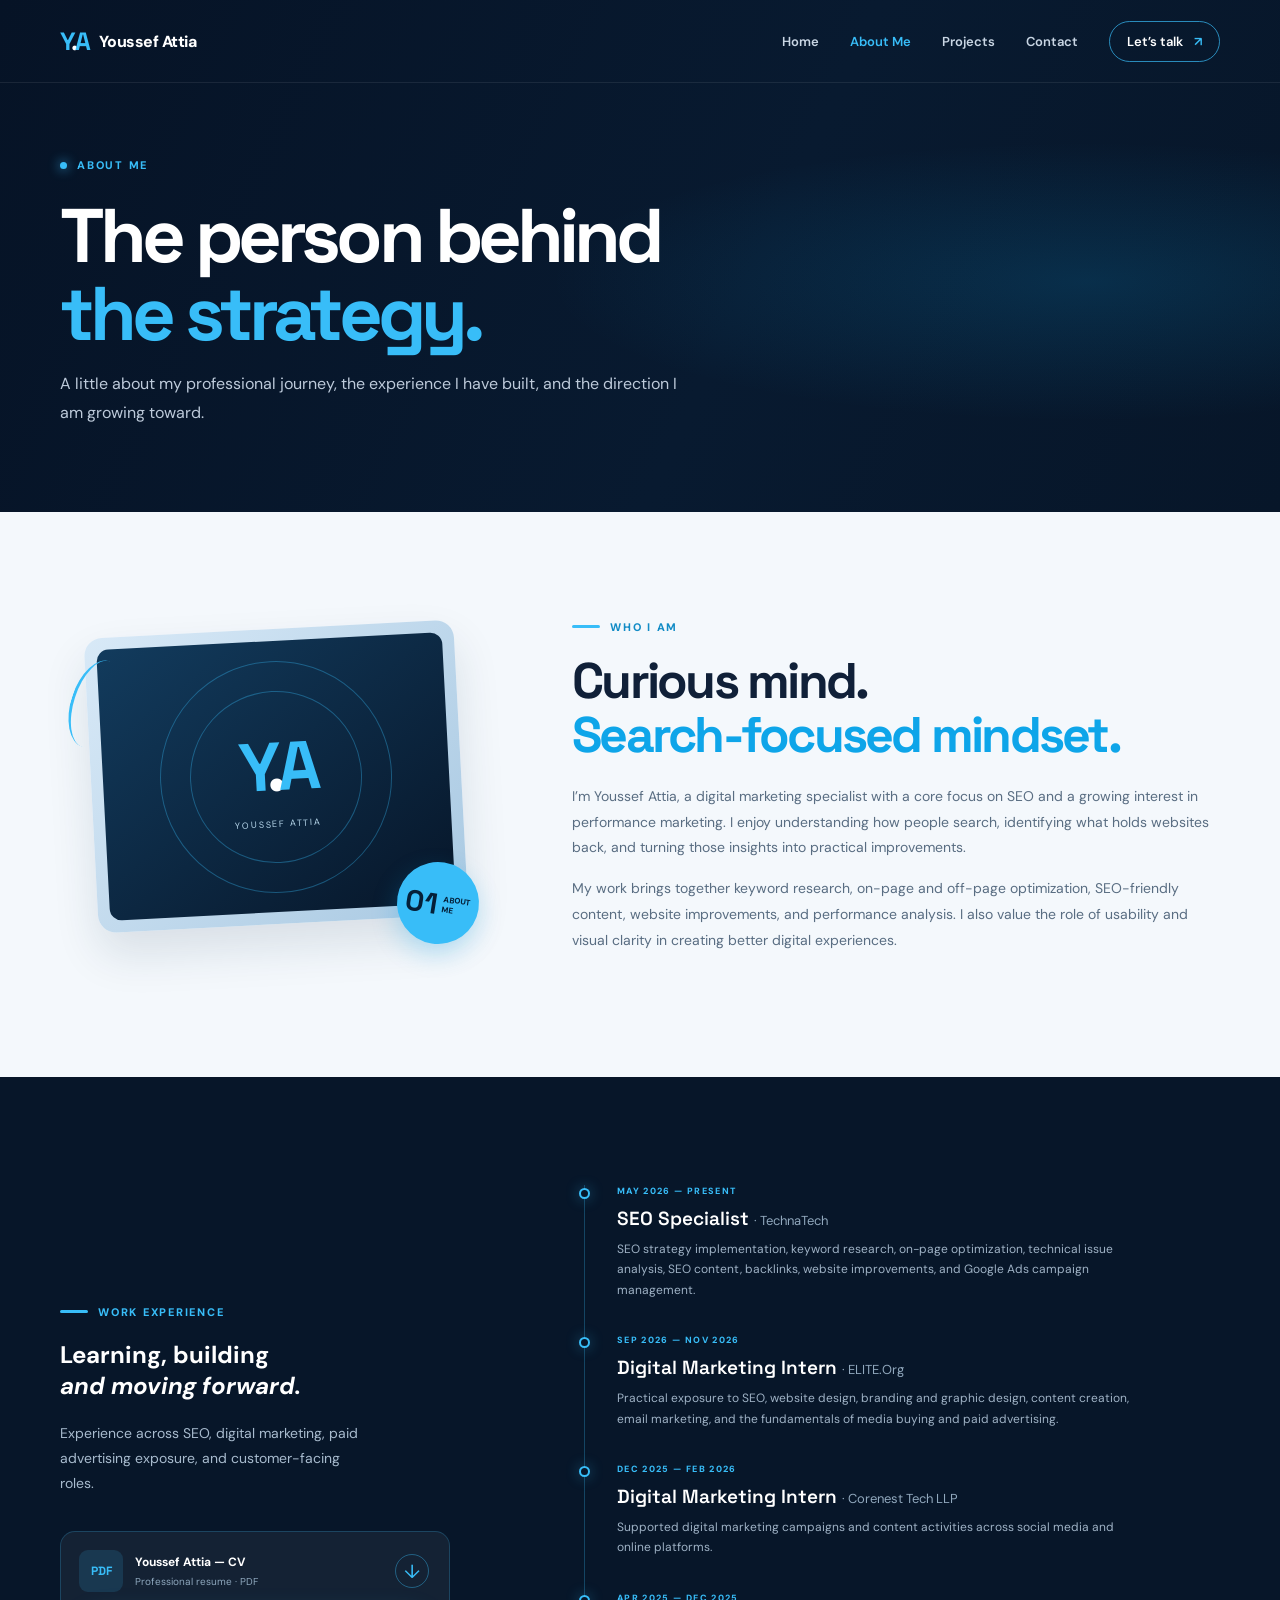
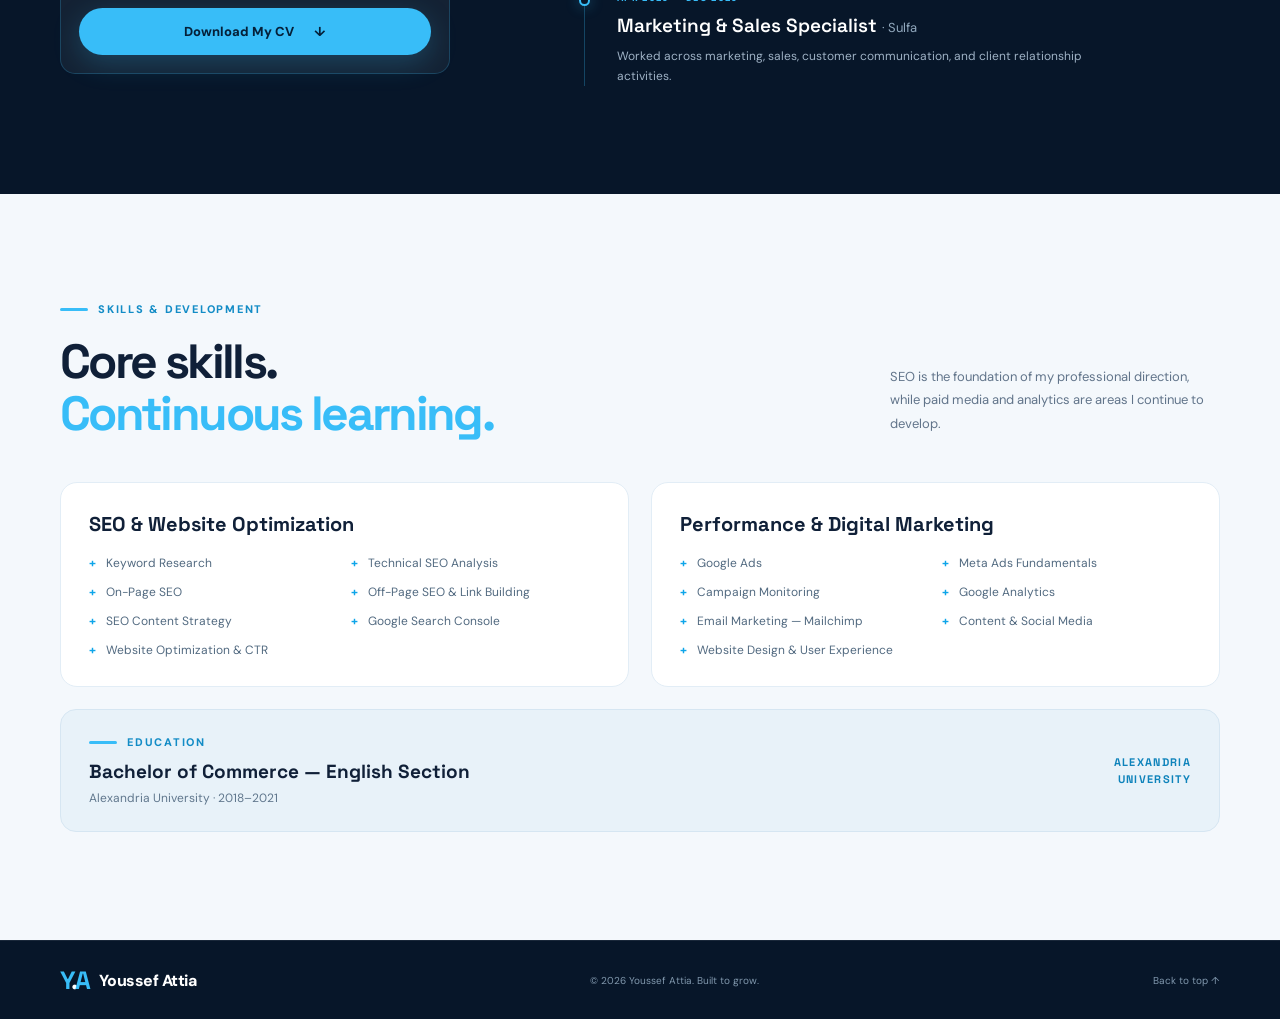
==== about.html @ 0b29b48b "Add files via upload" ====
<!DOCTYPE html><html lang="en"><head><meta charset="UTF-8"><meta name="viewport" content="width=device-width, initial-scale=1.0"><meta name="theme-color" content="#071629"><meta name="description" content="Learn more about Youssef Attia, his SEO experience, professional journey, skills, education, and downloadable CV."><title>About Me | Youssef Attia</title><link rel="preconnect" href="https://fonts.googleapis.com"><link rel="preconnect" href="https://fonts.gstatic.com" crossorigin><link href="https://fonts.googleapis.com/css2?family=DM+Sans:wght@400;500;600;700;800&family=Space+Grotesk:wght@400;500;600;700&display=swap" rel="stylesheet"><link rel="stylesheet" href="style.css"></head><body><div class="scroll-progress" id="scrollProgress"></div><header class="site-header" id="top"><nav class="nav container" aria-label="Main navigation">
<a class="brand" href="index.html"><span class="brand-mark">Y<span>.</span>A</span><span>Youssef Attia</span></a>
<button class="menu-toggle" id="menuToggle" aria-label="Toggle navigation" aria-expanded="false"><span></span><span></span></button>
<div class="nav-links" id="navLinks">
<a  href="index.html">Home</a><a class="active" aria-current="page" href="about.html">About Me</a><a  href="projects.html">Projects</a><a  href="contact.html">Contact</a>
<a class="nav-cta" href="contact.html">Let’s talk <span>↗</span></a>
</div></nav></header><main><section class="page-hero dark-section"><div class="container page-hero-inner"><div class="eyebrow reveal"><span class="status-dot"></span> ABOUT ME</div><h1 class="reveal delay-1">The person behind<br><em>the strategy.</em></h1><p class="reveal delay-2">A little about my professional journey, the experience I have built, and the direction I am growing toward.</p></div></section>
<section class="section-light section-pad"><div class="container about-page-grid"><div class="about-visual reveal"><div class="photo-frame"><div class="photo-placeholder"><span class="placeholder-mark">Y<span>.</span>A</span><small>YOUSSEF ATTIA</small></div></div><div class="about-stamp"><strong>01</strong><span>ABOUT<br>ME</span></div><div class="blue-scribble"></div></div><div class="about-copy reveal"><div class="section-kicker"><span></span> WHO I AM</div><h2>Curious mind.<br><span>Search-focused mindset.</span></h2><p>I’m Youssef Attia, a digital marketing specialist with a core focus on SEO and a growing interest in performance marketing. I enjoy understanding how people search, identifying what holds websites back, and turning those insights into practical improvements.</p><p>My work brings together keyword research, on-page and off-page optimization, SEO-friendly content, website improvements, and performance analysis. I also value the role of usability and visual clarity in creating better digital experiences.</p></div></div></section>
<section class="dark-section section-pad"><div class="container experience-layout"><div class="experience-heading reveal"><div class="section-kicker kicker-light"><span></span> WORK EXPERIENCE</div><h2>Learning, building<br><em>and moving forward.</em></h2><p>Experience across SEO, digital marketing, paid advertising exposure, and customer-facing roles.</p><div class="resume-card"><div class="resume-file-icon">PDF</div><div class="resume-file-copy"><strong>Youssef Attia — CV</strong><small>Professional resume · PDF</small></div><a class="resume-download" href="assets/Youssef-Attia-CV.pdf" download aria-label="Download CV">↓</a><a class="button button-primary resume-button" href="assets/Youssef-Attia-CV.pdf" download>Download My CV <span>↓</span></a></div></div><div class="timeline"><div class="timeline-item reveal"><span class="timeline-dot"></span><div class="timeline-date">MAY 2026 — PRESENT</div><h3>SEO Specialist <span>· TechnaTech</span></h3><p>SEO strategy implementation, keyword research, on-page optimization, technical issue analysis, SEO content, backlinks, website improvements, and Google Ads campaign management.</p></div><div class="timeline-item reveal"><span class="timeline-dot"></span><div class="timeline-date">SEP 2026 — NOV 2026</div><h3>Digital Marketing Intern <span>· ELITE.Org</span></h3><p>Practical exposure to SEO, website design, branding and graphic design, content creation, email marketing, and the fundamentals of media buying and paid advertising.</p></div><div class="timeline-item reveal"><span class="timeline-dot"></span><div class="timeline-date">DEC 2025 — FEB 2026</div><h3>Digital Marketing Intern <span>· Corenest Tech LLP</span></h3><p>Supported digital marketing campaigns and content activities across social media and online platforms.</p></div><div class="timeline-item reveal"><span class="timeline-dot"></span><div class="timeline-date">APR 2025 — DEC 2025</div><h3>Marketing & Sales Specialist <span>· Sulfa</span></h3><p>Worked across marketing, sales, customer communication, and client relationship activities.</p></div></div></div></section>
<section class="section-light section-pad"><div class="container"><div class="section-heading reveal"><div><div class="section-kicker"><span></span> SKILLS & DEVELOPMENT</div><h2>Core skills.<br><span>Continuous learning.</span></h2></div><p>SEO is the foundation of my professional direction, while paid media and analytics are areas I continue to develop.</p></div><div class="skills-columns"><div class="skills-panel reveal"><h3>SEO & Website Optimization</h3><ul><li>Keyword Research</li><li>Technical SEO Analysis</li><li>On-Page SEO</li><li>Off-Page SEO & Link Building</li><li>SEO Content Strategy</li><li>Google Search Console</li><li>Website Optimization & CTR</li></ul></div><div class="skills-panel reveal"><h3>Performance & Digital Marketing</h3><ul><li>Google Ads</li><li>Meta Ads Fundamentals</li><li>Campaign Monitoring</li><li>Google Analytics</li><li>Email Marketing — Mailchimp</li><li>Content & Social Media</li><li>Website Design & User Experience</li></ul></div></div><div class="education-strip reveal"><div><div class="section-kicker"><span></span> EDUCATION</div><h3>Bachelor of Commerce — English Section</h3><p>Alexandria University · 2018–2021</p></div><div class="education-mark">ALEXANDRIA<br>UNIVERSITY</div></div></div></section></main><footer class="footer dark-section"><div class="container footer-inner"><a class="brand" href="index.html"><span class="brand-mark">Y<span>.</span>A</span><span>Youssef Attia</span></a><span>© <span id="year"></span> Youssef Attia. Built to grow.</span><a href="#top" class="back-top">Back to top ↑</a></div></footer><script src="script.js"></script></body></html>
---- style.css ----
/* Youssef Attia Portfolio — Midnight Blue + Electric Blue */
:root{--navy:#071629;--navy-2:#0b2038;--navy-3:#102b49;--blue:#38bdf8;--blue-2:#0ea5e9;--ice:#f4f8fc;--white:#fff;--ink:#102038;--muted:#61738a;--line:rgba(56,189,248,.2);--font:'DM Sans',sans-serif;--display:'Space Grotesk',sans-serif}
*{box-sizing:border-box}html{scroll-behavior:smooth;scroll-padding-top:86px}body{margin:0;font-family:var(--font);color:var(--ink);background:var(--ice);overflow-x:hidden}a{color:inherit;text-decoration:none}.container{width:min(1160px,calc(100% - 48px));margin:auto}.dark-section{background:var(--navy);color:var(--white);position:relative;overflow:hidden}.section-pad{padding:108px 0}.scroll-progress{position:fixed;z-index:1000;top:0;left:0;height:3px;width:0;background:var(--blue);box-shadow:0 0 14px var(--blue)}
.site-header{position:absolute;z-index:20;top:0;left:0;width:100%;border-bottom:1px solid rgba(255,255,255,.08)}.nav{height:82px;display:flex;align-items:center;justify-content:space-between}.brand{display:flex;align-items:center;gap:10px;font-weight:800;letter-spacing:-.03em;color:#fff}.brand-mark{font:700 25px var(--display);color:var(--blue);letter-spacing:-.1em}.brand-mark span{color:#fff}.nav-links{display:flex;align-items:center;gap:31px;color:#c9d6e4;font-size:13px;font-weight:600}.nav-links>a{transition:color .25s}.nav-links>a:hover,.nav-links>a.active{color:var(--blue)}.nav-cta{border:1px solid rgba(56,189,248,.7);border-radius:30px;padding:11px 17px;color:#fff!important}.nav-cta span{color:var(--blue);margin-left:8px}.menu-toggle{display:none;background:none;border:0}
.hero{min-height:690px;padding:155px 0 80px;background:radial-gradient(ellipse at 85% 55%,rgba(14,165,233,.16),transparent 35%),linear-gradient(115deg,#061326 0%,#081a30 58%,#071629 100%)}.hero-grid{display:grid;grid-template-columns:1.05fr .95fr;align-items:center;min-height:450px;position:relative;z-index:2}.hero-copy{max-width:620px}.eyebrow,.section-kicker{font-size:11px;letter-spacing:.16em;font-weight:800;color:var(--blue);display:flex;align-items:center;gap:10px}.status-dot{width:7px;height:7px;background:var(--blue);border-radius:50%;box-shadow:0 0 12px var(--blue)}h1,h2,h3,p{margin-top:0}.hero h1{font:700 clamp(54px,7vw,86px)/.98 var(--display);letter-spacing:-.07em;margin:25px 0 16px}.hero h1 span,.about-copy h2 span,.section-heading h2 span{color:var(--blue)}.hero h2{font:600 clamp(24px,3vw,34px)/1.2 var(--display);margin-bottom:20px}.hero h2 em,.tools h2 em,.experience h2 em,.contact h2 em{font-style:normal;color:var(--blue)}.hero-description{max-width:500px;color:#bdcada;font-size:16px;line-height:1.8}.hero-actions{display:flex;gap:13px;margin:30px 0 36px}.button{display:inline-flex;align-items:center;gap:20px;padding:15px 21px;border-radius:30px;font-size:13px;font-weight:800;transition:transform .25s,box-shadow .25s,background .25s}.button:hover{transform:translateY(-4px)}.button-primary{background:var(--blue);color:#052039;box-shadow:0 8px 28px rgba(56,189,248,.22)}.button-primary:hover{box-shadow:0 12px 32px rgba(56,189,248,.35)}.button-ghost{border:1px solid rgba(255,255,255,.35);color:#fff}.button-ghost:hover{border-color:var(--blue);color:var(--blue)}.hero-note{font-size:11px;color:#8298ae;letter-spacing:.08em;display:flex;align-items:center;gap:10px}.note-line{width:28px;height:1px;background:var(--blue)}
.hero-visual{height:440px;position:relative;display:grid;place-items:center}.visual-ring{position:absolute;border:1px solid rgba(56,189,248,.35);border-radius:50%;animation:rotate 24s linear infinite}.ring-a{width:360px;height:360px;box-shadow:0 0 70px rgba(14,165,233,.12),inset 0 0 60px rgba(14,165,233,.08)}.ring-b{width:280px;height:280px;border-style:dashed;animation-direction:reverse;animation-duration:34s}.visual-core{width:205px;height:205px;border-radius:50%;display:flex;flex-direction:column;justify-content:center;align-items:center;background:radial-gradient(circle at 35% 30%,#164b75,#0a2745 65%,#071629);border:1px solid rgba(56,189,248,.65);box-shadow:0 0 65px rgba(14,165,233,.35),inset 0 0 30px rgba(56,189,248,.15);animation:float 5s ease-in-out infinite}.core-symbol{font:700 62px var(--display);letter-spacing:-.1em;color:var(--blue)}.core-symbol span{color:#fff}.visual-core small{font-size:9px;letter-spacing:.25em;text-align:center;line-height:1.5;color:#b7d8eb;margin-top:5px}.float-card{position:absolute;background:rgba(8,28,49,.9);border:1px solid rgba(56,189,248,.25);border-radius:14px;padding:16px 18px;box-shadow:0 15px 40px rgba(0,0,0,.22);backdrop-filter:blur(10px);animation:float 6s ease-in-out infinite}.traffic-card{top:55px;left:2%;min-width:145px}.data-card{right:0;bottom:68px;min-width:160px;animation-delay:-2s}.mini-label{display:block;color:#8da9c0;font-size:8px;letter-spacing:.15em;margin-bottom:7px}.float-card strong{font:700 26px var(--display);color:#fff}.data-card strong{color:var(--blue);font-size:30px}.data-card small{display:block;color:#b5c7d8;font-size:10px;margin-top:5px}.sparkline{display:flex;align-items:end;gap:4px;height:23px;margin-top:8px}.sparkline i{width:12px;background:var(--blue);border-radius:3px 3px 0 0;opacity:.75}.sparkline i:nth-child(1){height:7px}.sparkline i:nth-child(2){height:12px}.sparkline i:nth-child(3){height:9px}.sparkline i:nth-child(4){height:17px}.sparkline i:nth-child(5){height:13px}.sparkline i:nth-child(6){height:20px}.sparkline i:nth-child(7){height:23px}.visual-caption{position:absolute;bottom:12px;left:10%;right:10%;display:flex;justify-content:space-between;color:#66839e;font-size:10px;letter-spacing:.12em;text-transform:uppercase}.hero-orb{position:absolute;border-radius:50%;filter:blur(1px);pointer-events:none}.orb-one{width:420px;height:420px;border:1px solid rgba(56,189,248,.1);left:-290px;top:120px}.orb-two{width:320px;height:320px;border:1px solid rgba(56,189,248,.1);right:-220px;bottom:-160px}.scroll-cue{position:absolute;bottom:25px;left:50%;transform:translateX(-50%);font-size:10px;letter-spacing:.13em;color:#7892aa;display:flex;align-items:center;gap:10px}.scroll-cue span{height:28px;width:17px;border:1px solid #4e7798;border-radius:20px;position:relative}.scroll-cue span:after{content:"";position:absolute;width:3px;height:6px;border-radius:4px;background:var(--blue);left:6px;top:5px;animation:scrollDot 1.5s infinite}
.section-light{background:var(--ice)}.about-grid{display:grid;grid-template-columns:.85fr 1.2fr .95fr;gap:48px;align-items:center}.about-visual{position:relative;min-height:330px}.photo-frame{height:295px;border-radius:18px;background:linear-gradient(135deg,#d8e9f7,#a9c9e2);padding:12px;transform:rotate(-3deg);box-shadow:0 22px 45px rgba(16,48,78,.12)}.photo-placeholder{height:100%;border-radius:12px;background:linear-gradient(145deg,#123b5d,#071629);display:flex;flex-direction:column;justify-content:center;align-items:center;color:#fff;position:relative;overflow:hidden}.photo-placeholder:before,.photo-placeholder:after{content:"";position:absolute;border:1px solid rgba(56,189,248,.35);border-radius:50%;width:230px;height:230px}.photo-placeholder:after{width:170px;height:170px}.placeholder-mark{font:700 68px var(--display);color:var(--blue);z-index:1;letter-spacing:-.12em}.placeholder-mark span{color:#fff}.photo-placeholder small{z-index:1;text-align:center;font-size:9px;letter-spacing:.2em;color:#b5d5e9;margin-top:8px}.about-stamp{position:absolute;right:-18px;bottom:15px;background:var(--blue);color:#052039;width:82px;height:82px;border-radius:50%;display:flex;align-items:center;justify-content:center;gap:5px;transform:rotate(9deg);box-shadow:0 10px 25px rgba(14,165,233,.25)}.about-stamp strong{font:700 29px var(--display)}.about-stamp span{font-size:8px;font-weight:800;line-height:1.3}.blue-scribble{position:absolute;left:-20px;top:30px;width:50px;height:90px;border-left:3px solid var(--blue);border-radius:50%;transform:rotate(18deg)}.section-kicker{color:#138cc6;margin-bottom:20px}.section-kicker>span{width:28px;height:3px;background:var(--blue);border-radius:4px}.about-copy h2,.section-heading h2{font:700 clamp(34px,4vw,48px)/1.08 var(--display);letter-spacing:-.055em;color:var(--ink);margin-bottom:22px}.about-copy p{font-size:14px;line-height:1.85;color:#596d82;margin-bottom:15px}.text-link{display:inline-flex;gap:18px;align-items:center;color:#087eb8;font-size:13px;font-weight:800;margin-top:8px}.text-link span{font-size:19px;transition:transform .2s}.text-link:hover span{transform:translate(4px,-4px)}.expertise-panel{background:#fff;border:1px solid #e2edf6;border-radius:20px;padding:28px 25px;box-shadow:0 15px 45px rgba(17,50,80,.06)}.panel-icon{font-size:25px;color:var(--blue-2)}.expertise-panel h3{font:700 20px var(--display);margin:12px 0 22px}.expertise-panel ul{list-style:none;padding:0;margin:0;display:grid;gap:17px}.expertise-panel li{font-size:12px;font-weight:600;color:#334b63;display:flex;align-items:center;gap:12px}.expertise-panel li span{color:#0ea5e9;font-size:20px;width:20px;text-align:center}
.tools{background:linear-gradient(110deg,#071629,#0b2038);}.tools-layout{display:grid;grid-template-columns:.8fr 1.5fr;gap:70px;align-items:center}.kicker-light{color:var(--blue)}.tools h2,.experience h2,.contact h2{font:700 clamp(34px,4vw,48px)/1.08 var(--display);letter-spacing:-.055em;margin-bottom:18px}.tools-intro p,.experience-heading p{font-size:14px;line-height:1.8;color:#a8bbce;max-width:310px}.tool-grid{display:grid;grid-template-columns:repeat(3,1fr);gap:14px}.tool-card{min-height:122px;background:rgba(255,255,255,.045);border:1px solid rgba(255,255,255,.07);border-radius:16px;display:flex;flex-direction:column;align-items:center;justify-content:center;gap:13px;transition:transform .25s,border-color .25s,background .25s}.tool-card:hover{transform:translateY(-7px);border-color:rgba(56,189,248,.55);background:rgba(56,189,248,.08)}.tool-card b{font:700 32px var(--display)}.tool-card span{font-size:11px;color:#c7d5e2;font-weight:700}.google-g{color:#55a8f5}.google-ads{color:#41c99a}.semrush{color:#ff7c43}.ahrefs{color:#f2a54a}.wp{color:#78bce8}.meta{color:#43a7f5}
.section-heading{display:flex;justify-content:space-between;align-items:end;gap:40px;margin-bottom:42px}.section-heading h2{margin-bottom:0}.section-heading>p{max-width:330px;color:#61748a;font-size:13px;line-height:1.8;margin-bottom:5px}.project-grid{display:grid;grid-template-columns:repeat(3,1fr);gap:22px}.project-card{background:#fff;border:1px solid #e3edf5;border-radius:16px;overflow:hidden;box-shadow:0 12px 35px rgba(13,43,70,.055);transition:transform .3s,box-shadow .3s}.project-card:hover{transform:translateY(-8px);box-shadow:0 22px 45px rgba(13,43,70,.13)}.project-art{height:205px;position:relative;overflow:hidden;padding:20px;background:linear-gradient(145deg,#0b2947,#071629);color:#fff}.art-topline{font-size:9px;letter-spacing:.14em;color:#b5d4e9;display:flex;justify-content:space-between}.art-topline span{color:var(--blue);font-size:16px}.chart-bars{height:110px;display:flex;align-items:end;justify-content:center;gap:12px;margin-top:12px}.chart-bars i{width:23px;border-radius:5px 5px 0 0;background:linear-gradient(0deg,#087eb8,#38bdf8);height:30%}.chart-bars i:nth-child(2){height:43%}.chart-bars i:nth-child(3){height:38%}.chart-bars i:nth-child(4){height:62%}.chart-bars i:nth-child(5){height:54%}.chart-bars i:nth-child(6){height:78%}.chart-bars i:nth-child(7){height:100%}.art-bottom{position:absolute;bottom:16px;left:20px;font-size:8px;letter-spacing:.17em;color:#7e9bb5}.art-ads{background:radial-gradient(circle at 75% 25%,rgba(56,189,248,.3),transparent 35%),#0a1d33}.ad-window{position:absolute;left:50%;top:48%;transform:translate(-50%,-50%) rotate(-7deg);width:175px;height:115px;background:#f5f9fc;border-radius:10px;padding:18px;box-shadow:0 15px 40px #020b16}.ad-dot{height:8px;width:8px;background:#38bdf8;border-radius:50%;margin-bottom:13px}.ad-line{height:6px;width:65%;background:#b9d1e2;border-radius:5px;margin:8px 0}.ad-line.wide{width:95%;height:9px;background:#234b6d}.ad-button{width:65px;height:17px;background:#0ea5e9;border-radius:5px;margin-top:13px}.ad-orbit{position:absolute;width:220px;height:220px;border:1px solid rgba(56,189,248,.35);border-radius:50%;right:-60px;top:-65px}.art-content{background:radial-gradient(circle at 20% 20%,rgba(56,189,248,.2),transparent 30%),linear-gradient(145deg,#102e4d,#071629)}.content-window{position:absolute;left:50%;top:48%;transform:translate(-50%,-50%);width:220px;height:130px;border-radius:9px;background:#eaf4fb;padding:12px;display:flex;gap:12px;box-shadow:0 15px 35px #020b16}.content-block{width:45%;border-radius:5px;background:linear-gradient(145deg,#0b2947,#38bdf8)}.content-lines{flex:1;padding-top:10px}.content-lines i{display:block;height:6px;background:#b5cbdc;border-radius:5px;margin-bottom:10px}.content-lines i:first-child{height:12px;background:#426987}.project-info{padding:20px;display:flex;justify-content:space-between;gap:12px;align-items:center}.project-info small{font-size:9px;letter-spacing:.14em;color:#0c8bc6;font-weight:800}.project-info h3{font:700 18px var(--display);margin:8px 0}.project-info p{font-size:11px;line-height:1.6;color:#6b7d90;margin:0}.project-arrow{width:34px;height:34px;flex:0 0 34px;border:1px solid #c8dce9;border-radius:50%;display:grid;place-items:center;color:#078bc7;transition:.2s}.project-card:hover .project-arrow{background:var(--blue);border-color:var(--blue);color:#052039;transform:rotate(45deg)}.placeholder-note{font-size:10px;color:#8798a9;margin:20px 0 0}
.experience-layout{display:grid;grid-template-columns:.8fr 1.2fr;gap:100px}.experience-heading{position:sticky;top:120px;align-self:start}.timeline{border-left:1px solid rgba(56,189,248,.28);padding-left:32px}.timeline-item{position:relative;padding:0 0 34px}.timeline-item:last-child{padding-bottom:0}.timeline-dot{position:absolute;left:-38px;top:3px;width:11px;height:11px;border:2px solid var(--blue);background:var(--navy);border-radius:50%;box-shadow:0 0 14px rgba(56,189,248,.4)}.timeline-date{font-size:9px;letter-spacing:.15em;color:var(--blue);font-weight:800;margin-bottom:9px}.timeline-item h3{font:600 19px var(--display);margin-bottom:8px}.timeline-item h3 span{font:400 13px var(--font);color:#91a8bd}.timeline-item p{font-size:12px;line-height:1.7;color:#9fb2c5;max-width:520px;margin:0}
.contact{background:radial-gradient(ellipse at 90% 100%,rgba(14,165,233,.2),transparent 36%),#0a2038;color:#fff;position:relative;overflow:hidden}.contact:before{content:"";position:absolute;width:420px;height:420px;border:1px solid rgba(56,189,248,.14);border-radius:50%;right:-170px;top:-220px}.contact-inner{display:flex;align-items:center;justify-content:space-between;gap:40px;position:relative}.contact h2{font-size:clamp(42px,6vw,68px);margin-bottom:18px}.contact-inner>div:first-child>p{font-size:13px;color:#a8bbce;max-width:400px;line-height:1.8}.contact-actions{display:flex;flex-direction:column;align-items:flex-start;gap:20px}.contact-social{display:flex;gap:10px}.contact-social a{width:38px;height:38px;border:1px solid rgba(56,189,248,.35);border-radius:50%;display:grid;place-items:center;color:#c5d9e9;font-size:13px;font-weight:800;transition:.2s}.contact-social a:hover{background:var(--blue);color:#052039}.contact-actions small{font-size:9px;color:#7892aa;max-width:250px;line-height:1.5}
.footer{padding:23px 0;border-top:1px solid rgba(255,255,255,.08)}.footer-inner{display:flex;align-items:center;justify-content:space-between;gap:20px}.footer-inner>span,.back-top{font-size:10px;color:#8198ad}.back-top:hover{color:var(--blue)}
.reveal{opacity:0;transform:translateY(24px);transition:opacity .75s ease,transform .75s cubic-bezier(.2,.7,.2,1)}.reveal.is-visible{opacity:1;transform:translateY(0)}.delay-1{transition-delay:.12s}.delay-2{transition-delay:.24s}.delay-3{transition-delay:.36s}.delay-4{transition-delay:.48s}
@keyframes float{0%,100%{transform:translateY(0)}50%{transform:translateY(-12px)}}@keyframes rotate{to{transform:rotate(360deg)}}@keyframes scrollDot{0%{opacity:0;transform:translateY(0)}40%{opacity:1}100%{opacity:0;transform:translateY(10px)}}
@media(max-width:980px){.nav-links{gap:17px;font-size:11px}.about-grid{grid-template-columns:.8fr 1.2fr;gap:35px}.expertise-panel{grid-column:1/-1}.expertise-panel ul{grid-template-columns:repeat(2,1fr)}.tools-layout{gap:35px}.experience-layout{gap:55px}}
@media(max-width:720px){.container{width:min(100% - 36px,560px)}.section-pad{padding:76px 0}.nav{height:70px}.menu-toggle{display:flex;flex-direction:column;gap:6px;padding:10px;z-index:3}.menu-toggle span{width:23px;height:2px;background:#fff;display:block}.nav-links{display:none;position:absolute;top:69px;left:0;width:100%;padding:22px 25px 26px;background:#081a30;border-bottom:1px solid rgba(56,189,248,.2);flex-direction:column;align-items:flex-start;gap:20px}.nav-links.open{display:flex}.hero{padding:125px 0 75px;min-height:auto}.hero-grid{grid-template-columns:1fr;gap:5px}.hero h1{font-size:62px}.hero h2{font-size:27px}.hero-description{font-size:14px}.hero-visual{height:330px;margin-top:5px}.ring-a{width:280px;height:280px}.ring-b{width:220px;height:220px}.visual-core{width:165px;height:165px}.traffic-card{left:0;top:28px}.data-card{right:0;bottom:35px}.scroll-cue{display:none}.about-grid{grid-template-columns:1fr;gap:32px}.about-visual{width:min(330px,90%);margin:auto;min-height:300px}.photo-frame{height:270px}.about-copy h2,.section-heading h2,.tools h2,.experience h2{font-size:38px}.expertise-panel{grid-column:auto}.expertise-panel ul{grid-template-columns:1fr}.tools-layout{grid-template-columns:1fr;gap:30px}.tool-grid{grid-template-columns:repeat(2,1fr)}.tool-card{min-height:105px}.section-heading{display:block}.section-heading>p{margin-top:20px}.project-grid{grid-template-columns:1fr;gap:18px}.project-art{height:190px}.experience-layout{grid-template-columns:1fr;gap:35px}.experience-heading{position:static}.contact-inner{display:block}.contact-actions{margin-top:28px}.footer-inner{flex-wrap:wrap}.footer-inner>span{order:3;width:100%}}
@media(prefers-reduced-motion:reduce){html{scroll-behavior:auto}*,*:before,*:after{animation-duration:.01ms!important;animation-iteration-count:1!important;transition-duration:.01ms!important}.reveal{opacity:1;transform:none}}
/* Multi-page portfolio additions */
.nav-links>a.active{color:var(--blue)}
.page-hero{padding:158px 0 84px;background:radial-gradient(ellipse at 85% 55%,rgba(14,165,233,.16),transparent 35%),linear-gradient(115deg,#061326 0%,#081a30 58%,#071629 100%)}
.page-hero-inner{position:relative;z-index:2;max-width:1160px}.page-hero h1{font:700 clamp(48px,7vw,76px)/1.02 var(--display);letter-spacing:-.065em;margin:25px 0 18px}.page-hero h1 em{font-style:normal;color:var(--blue)}.page-hero p{max-width:620px;color:#bdcada;font-size:16px;line-height:1.8;margin-bottom:0}.breadcrumb{display:flex;gap:9px;align-items:center;color:#819bb3;font-size:11px;margin-top:28px}.breadcrumb a{color:var(--blue)}
.focus-grid,.category-grid{display:grid;grid-template-columns:repeat(2,minmax(0,1fr));gap:22px}.focus-card{position:relative;background:#fff;border:1px solid #e2edf6;border-radius:18px;padding:34px;min-height:300px;box-shadow:0 15px 45px rgba(17,50,80,.05);overflow:hidden}.focus-number{position:absolute;right:25px;top:18px;font:700 45px var(--display);color:#edf4f9}.focus-icon{font-size:30px;color:var(--blue-2);margin-bottom:20px}.focus-card h3,.category-card h3,.category-card h2{font:700 24px var(--display);margin-bottom:12px;color:var(--ink)}.focus-card p,.category-card p{font-size:13px;line-height:1.8;color:#61748a;max-width:440px}.category-card{display:block;position:relative;background:#fff;border:1px solid #e2edf6;border-radius:18px;padding:26px;overflow:hidden;box-shadow:0 15px 45px rgba(17,50,80,.05);transition:transform .25s,box-shadow .25s}.category-card:hover{transform:translateY(-6px);box-shadow:0 22px 45px rgba(13,43,70,.12)}.category-index{font-size:9px;letter-spacing:.14em;font-weight:800;color:#0b8bc4}.category-graphic{height:155px;margin:20px 0;background:linear-gradient(145deg,#0b2947,#071629);border-radius:12px;position:relative;overflow:hidden;display:grid;place-items:center}.category-graphic .chart-bars{width:65%;margin:0}.category-graphic .ad-window{left:50%;top:50%}.category-link{display:inline-flex;margin-top:9px;color:#078bc7;font-size:12px;font-weight:800}.center-action{display:flex;justify-content:center;margin-top:36px}.projects-category-grid .category-graphic{height:190px}.portfolio-note,.placeholder-note{font-size:11px;line-height:1.7;color:#7a8b9b;margin-top:24px}
.about-page-grid{display:grid;grid-template-columns:.8fr 1.2fr;gap:80px;align-items:center}.about-page-grid .about-visual{max-width:370px;width:100%;margin:auto}.about-page-grid .about-copy h2,.contact-page-copy h2{font:700 clamp(36px,4vw,50px)/1.08 var(--display);letter-spacing:-.055em;color:var(--ink);margin-bottom:22px}.about-page-grid .about-copy h2 span,.contact-page-copy h2 span{color:var(--blue-2)}.resume-card{margin-top:35px;background:rgba(255,255,255,.055);border:1px solid rgba(56,189,248,.22);border-radius:15px;padding:18px;display:grid;grid-template-columns:44px 1fr 36px;align-items:center;gap:12px;max-width:390px}.resume-file-icon{height:42px;border-radius:9px;background:rgba(56,189,248,.14);display:grid;place-items:center;color:var(--blue);font:800 12px var(--display)}.resume-file-copy{display:flex;flex-direction:column;gap:5px}.resume-file-copy strong{font-size:12px;color:#fff}.resume-file-copy small{font-size:10px;color:#8ea7bd}.resume-download{width:34px;height:34px;border:1px solid rgba(56,189,248,.4);border-radius:50%;display:grid;place-items:center;color:var(--blue);font-size:19px}.resume-button{grid-column:1/-1;justify-content:center;margin-top:4px}.skills-columns{display:grid;grid-template-columns:repeat(2,minmax(0,1fr));gap:22px}.skills-panel{background:#fff;border:1px solid #e2edf6;border-radius:17px;padding:28px}.skills-panel h3{font:700 20px var(--display);margin-bottom:18px}.skills-panel ul{list-style:none;margin:0;padding:0;display:grid;grid-template-columns:repeat(2,minmax(0,1fr));gap:13px}.skills-panel li{font-size:12px;color:#526a80;padding-left:17px;position:relative}.skills-panel li:before{content:'+';position:absolute;left:0;color:#0ea5e9;font-weight:800}.education-strip{margin-top:22px;padding:25px 28px;background:#e8f2f9;border:1px solid #d6e6f2;border-radius:16px;display:flex;justify-content:space-between;align-items:center;gap:20px}.education-strip .section-kicker{margin-bottom:10px}.education-strip h3{font:700 19px var(--display);margin-bottom:6px}.education-strip p{font-size:12px;color:#60778d;margin:0}.education-mark{text-align:right;font:700 11px/1.5 var(--display);letter-spacing:.12em;color:#0e83bb}
.seo-project-grid{display:grid;grid-template-columns:repeat(2,minmax(0,1fr));gap:20px}.seo-project-card{background:#fff;border:1px solid #e2edf6;border-radius:16px;padding:27px;box-shadow:0 12px 35px rgba(13,43,70,.045);transition:transform .25s,box-shadow .25s}.seo-project-card:hover{transform:translateY(-5px);box-shadow:0 20px 42px rgba(13,43,70,.1)}.project-card-top{display:flex;justify-content:space-between;align-items:center;margin-bottom:24px}.project-card-top>span{font:700 27px var(--display);color:#b8d7e9}.project-card-top small{font-size:8px;letter-spacing:.12em;color:#0c8bc6;font-weight:800;text-align:right}.seo-project-card h3{font:700 25px var(--display);margin-bottom:10px}.seo-project-card p{font-size:12px;line-height:1.8;color:#62778b;min-height:66px}.tag-row{display:flex;flex-wrap:wrap;gap:7px;margin:18px 0}.tag-row span{font-size:9px;color:#24617f;background:#eaf5fb;border-radius:20px;padding:7px 10px;font-weight:700}.seo-project-card .text-link{margin-top:6px}.experience-label{font-size:10px;color:#0b88bf;font-weight:800;margin-top:18px;letter-spacing:.04em}.note-panel{display:flex;gap:18px;align-items:flex-start;background:#eaf4fa;border:1px solid #d9eaf4;border-radius:15px;padding:22px;margin-top:25px}.note-panel-icon{font-size:25px;color:#078bc7}.note-panel h3{font:700 16px var(--display);margin-bottom:7px}.note-panel p{font-size:11px;line-height:1.7;color:#61778c;margin:0}.case-study-layout{display:grid;grid-template-columns:.65fr 1.35fr;gap:70px}.case-meta{background:#fff;border:1px solid #e2edf6;border-radius:15px;padding:24px;height:max-content;display:flex;flex-direction:column;gap:12px}.case-meta small{font-size:8px;letter-spacing:.14em;color:#0b8bc4;font-weight:800;margin-top:8px}.case-meta strong{font:600 13px var(--display);color:#1a344d}.case-meta .text-link{margin-top:18px;font-size:11px}.case-block{padding-bottom:25px;margin-bottom:25px;border-bottom:1px solid #dce8f0}.case-block h2{font:700 30px var(--display);margin-bottom:12px}.case-block p,.case-results p{font-size:13px;line-height:1.9;color:#5c7186}.case-results{background:#eaf4fa;border:1px solid #d8e9f3;border-radius:15px;padding:24px}.case-results h3{font:700 20px var(--display);margin-bottom:10px}.case-results p{margin:0}.contact-page-grid{display:grid;grid-template-columns:1fr 1fr;gap:80px;align-items:center}.contact-page-copy p{font-size:14px;line-height:1.85;color:#61748a;max-width:430px;margin-bottom:25px}.contact-details{display:grid;gap:13px}.contact-detail{display:grid;grid-template-columns:46px 1fr 25px;gap:15px;align-items:center;background:#fff;border:1px solid #e2edf6;border-radius:14px;padding:18px;transition:transform .2s,border-color .2s}.contact-detail:hover{transform:translateX(4px);border-color:#9ddcf5}.detail-icon{height:42px;width:42px;display:grid;place-items:center;background:#eaf5fb;border-radius:11px;color:#078bc7;font-weight:800}.contact-detail span:nth-child(2){display:flex;flex-direction:column;gap:5px}.contact-detail small{font-size:8px;letter-spacing:.14em;color:#0c8bc6;font-weight:800}.contact-detail strong{font-size:12px;color:#203b54}.contact-detail>b{color:#0c8bc6}
@media(max-width:980px){.about-page-grid{gap:42px}.case-study-layout{gap:35px}.contact-page-grid{gap:40px}}
@media(max-width:720px){.page-hero{padding:125px 0 70px}.page-hero h1{font-size:46px}.page-hero p{font-size:14px}.focus-grid,.category-grid,.skills-columns,.seo-project-grid,.contact-page-grid,.case-study-layout,.about-page-grid{grid-template-columns:1fr;gap:17px}.focus-card{min-height:0;padding:27px}.category-card{padding:20px}.about-page-grid{gap:35px}.about-page-grid .about-visual{max-width:320px}.skills-panel ul{grid-template-columns:1fr}.education-strip{align-items:flex-start;flex-direction:column}.education-mark{text-align:left}.resume-card{max-width:none}.case-meta{order:2}.case-study-content{order:1}.contact-page-grid{gap:30px}.seo-project-card p{min-height:0}.project-card-top{margin-bottom:17px}}
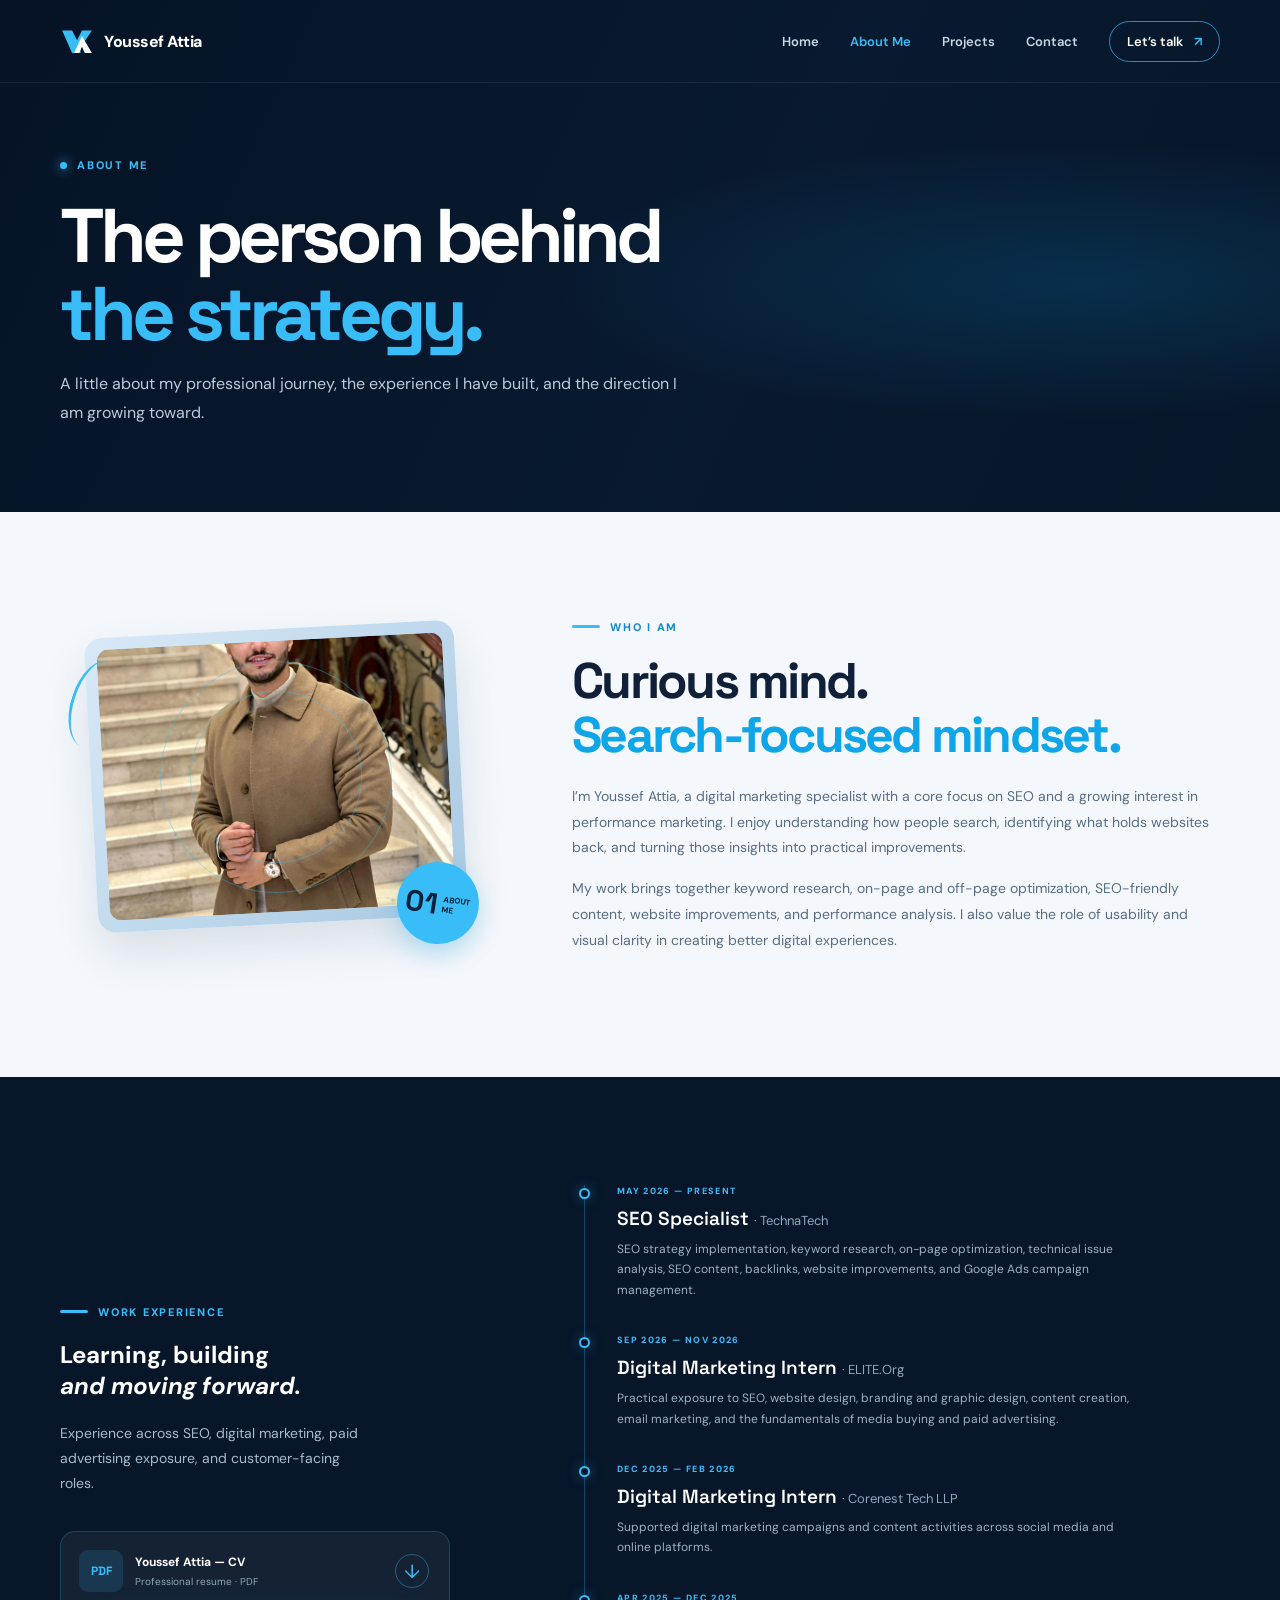
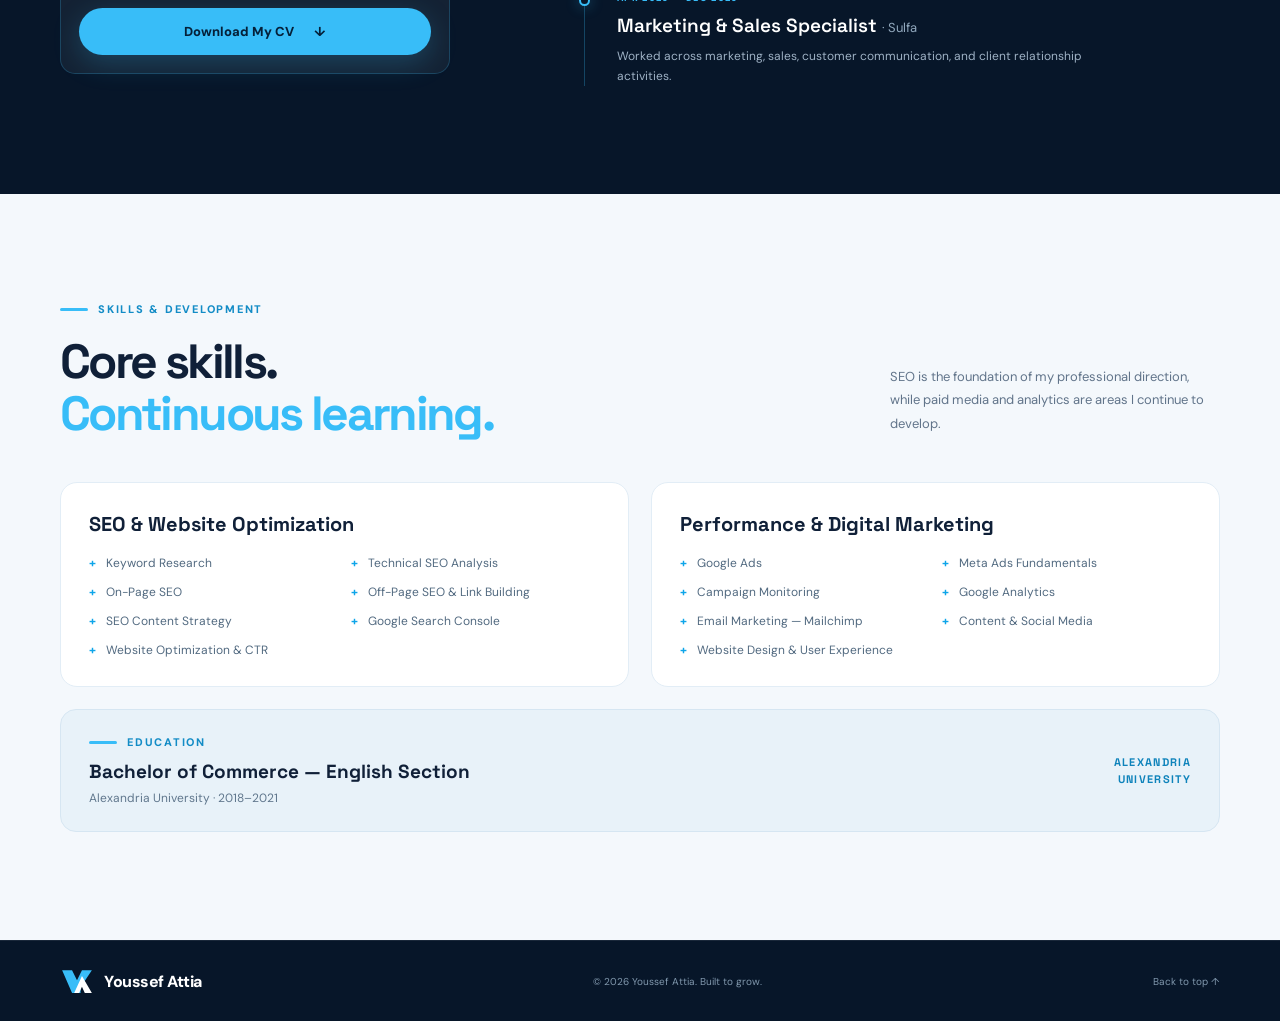
==== commit 56883943: "Update about.html" ====
--- a/about.html
+++ b/about.html
@@ -1,10 +1,320 @@
-<!DOCTYPE html><html lang="en"><head><meta charset="UTF-8"><meta name="viewport" content="width=device-width, initial-scale=1.0"><meta name="theme-color" content="#071629"><meta name="description" content="Learn more about Youssef Attia, his SEO experience, professional journey, skills, education, and downloadable CV."><title>About Me | Youssef Attia</title><link rel="preconnect" href="https://fonts.googleapis.com"><link rel="preconnect" href="https://fonts.gstatic.com" crossorigin><link href="https://fonts.googleapis.com/css2?family=DM+Sans:wght@400;500;600;700;800&family=Space+Grotesk:wght@400;500;600;700&display=swap" rel="stylesheet"><link rel="stylesheet" href="style.css"></head><body><div class="scroll-progress" id="scrollProgress"></div><header class="site-header" id="top"><nav class="nav container" aria-label="Main navigation">
-<a class="brand" href="index.html"><span class="brand-mark">Y<span>.</span>A</span><span>Youssef Attia</span></a>
-<button class="menu-toggle" id="menuToggle" aria-label="Toggle navigation" aria-expanded="false"><span></span><span></span></button>
-<div class="nav-links" id="navLinks">
-<a  href="index.html">Home</a><a class="active" aria-current="page" href="about.html">About Me</a><a  href="projects.html">Projects</a><a  href="contact.html">Contact</a>
-<a class="nav-cta" href="contact.html">Let’s talk <span>↗</span></a>
-</div></nav></header><main><section class="page-hero dark-section"><div class="container page-hero-inner"><div class="eyebrow reveal"><span class="status-dot"></span> ABOUT ME</div><h1 class="reveal delay-1">The person behind<br><em>the strategy.</em></h1><p class="reveal delay-2">A little about my professional journey, the experience I have built, and the direction I am growing toward.</p></div></section>
-<section class="section-light section-pad"><div class="container about-page-grid"><div class="about-visual reveal"><div class="photo-frame"><div class="photo-placeholder"><span class="placeholder-mark">Y<span>.</span>A</span><small>YOUSSEF ATTIA</small></div></div><div class="about-stamp"><strong>01</strong><span>ABOUT<br>ME</span></div><div class="blue-scribble"></div></div><div class="about-copy reveal"><div class="section-kicker"><span></span> WHO I AM</div><h2>Curious mind.<br><span>Search-focused mindset.</span></h2><p>I’m Youssef Attia, a digital marketing specialist with a core focus on SEO and a growing interest in performance marketing. I enjoy understanding how people search, identifying what holds websites back, and turning those insights into practical improvements.</p><p>My work brings together keyword research, on-page and off-page optimization, SEO-friendly content, website improvements, and performance analysis. I also value the role of usability and visual clarity in creating better digital experiences.</p></div></div></section>
-<section class="dark-section section-pad"><div class="container experience-layout"><div class="experience-heading reveal"><div class="section-kicker kicker-light"><span></span> WORK EXPERIENCE</div><h2>Learning, building<br><em>and moving forward.</em></h2><p>Experience across SEO, digital marketing, paid advertising exposure, and customer-facing roles.</p><div class="resume-card"><div class="resume-file-icon">PDF</div><div class="resume-file-copy"><strong>Youssef Attia — CV</strong><small>Professional resume · PDF</small></div><a class="resume-download" href="assets/Youssef-Attia-CV.pdf" download aria-label="Download CV">↓</a><a class="button button-primary resume-button" href="assets/Youssef-Attia-CV.pdf" download>Download My CV <span>↓</span></a></div></div><div class="timeline"><div class="timeline-item reveal"><span class="timeline-dot"></span><div class="timeline-date">MAY 2026 — PRESENT</div><h3>SEO Specialist <span>· TechnaTech</span></h3><p>SEO strategy implementation, keyword research, on-page optimization, technical issue analysis, SEO content, backlinks, website improvements, and Google Ads campaign management.</p></div><div class="timeline-item reveal"><span class="timeline-dot"></span><div class="timeline-date">SEP 2026 — NOV 2026</div><h3>Digital Marketing Intern <span>· ELITE.Org</span></h3><p>Practical exposure to SEO, website design, branding and graphic design, content creation, email marketing, and the fundamentals of media buying and paid advertising.</p></div><div class="timeline-item reveal"><span class="timeline-dot"></span><div class="timeline-date">DEC 2025 — FEB 2026</div><h3>Digital Marketing Intern <span>· Corenest Tech LLP</span></h3><p>Supported digital marketing campaigns and content activities across social media and online platforms.</p></div><div class="timeline-item reveal"><span class="timeline-dot"></span><div class="timeline-date">APR 2025 — DEC 2025</div><h3>Marketing & Sales Specialist <span>· Sulfa</span></h3><p>Worked across marketing, sales, customer communication, and client relationship activities.</p></div></div></div></section>
-<section class="section-light section-pad"><div class="container"><div class="section-heading reveal"><div><div class="section-kicker"><span></span> SKILLS & DEVELOPMENT</div><h2>Core skills.<br><span>Continuous learning.</span></h2></div><p>SEO is the foundation of my professional direction, while paid media and analytics are areas I continue to develop.</p></div><div class="skills-columns"><div class="skills-panel reveal"><h3>SEO & Website Optimization</h3><ul><li>Keyword Research</li><li>Technical SEO Analysis</li><li>On-Page SEO</li><li>Off-Page SEO & Link Building</li><li>SEO Content Strategy</li><li>Google Search Console</li><li>Website Optimization & CTR</li></ul></div><div class="skills-panel reveal"><h3>Performance & Digital Marketing</h3><ul><li>Google Ads</li><li>Meta Ads Fundamentals</li><li>Campaign Monitoring</li><li>Google Analytics</li><li>Email Marketing — Mailchimp</li><li>Content & Social Media</li><li>Website Design & User Experience</li></ul></div></div><div class="education-strip reveal"><div><div class="section-kicker"><span></span> EDUCATION</div><h3>Bachelor of Commerce — English Section</h3><p>Alexandria University · 2018–2021</p></div><div class="education-mark">ALEXANDRIA<br>UNIVERSITY</div></div></div></section></main><footer class="footer dark-section"><div class="container footer-inner"><a class="brand" href="index.html"><span class="brand-mark">Y<span>.</span>A</span><span>Youssef Attia</span></a><span>© <span id="year"></span> Youssef Attia. Built to grow.</span><a href="#top" class="back-top">Back to top ↑</a></div></footer><script src="script.js"></script></body></html>+
+<!DOCTYPE html>
+<html lang="en">
+<head>
+  <meta charset="UTF-8">
+  <meta name="viewport" content="width=device-width, initial-scale=1.0">
+  <meta name="theme-color" content="#071629">
+  <meta name="description" content="Learn more about Youssef Attia, his SEO experience, professional journey, skills, education, and downloadable CV.">
+  <title>About Me | Youssef Attia</title>
+
+  <link rel="preconnect" href="https://fonts.googleapis.com">
+  <link rel="preconnect" href="https://fonts.gstatic.com" crossorigin>
+  <link href="https://fonts.googleapis.com/css2?family=DM+Sans:wght@400;500;600;700;800&family=Space+Grotesk:wght@400;500;600;700&display=swap" rel="stylesheet">
+  <link rel="stylesheet" href="style.css">
+
+  <style>
+    .about-photo {
+      overflow: hidden;
+      padding: 0;
+    }
+
+    .about-photo img {
+      display: block;
+      width: 100%;
+      height: 100%;
+      object-fit: cover;
+      animation: portraitFloat 6s ease-in-out infinite;
+    }
+
+    @keyframes portraitFloat {
+      0%, 100% {
+        transform: scale(1);
+      }
+      50% {
+        transform: scale(1.025);
+      }
+    }
+
+    @media (prefers-reduced-motion: reduce) {
+      .about-photo img {
+        animation: none;
+      }
+    }
+  </style>
+</head>
+
+<body>
+  <div class="scroll-progress" id="scrollProgress"></div>
+
+  <header class="site-header" id="top">
+    <nav class="nav container" aria-label="Main navigation">
+
+      <a class="brand" href="index.html">
+        <span class="brand-mark brand-monogram" aria-label="YA logo">
+          <svg viewBox="0 0 48 40" role="img" aria-hidden="true">
+            <path
+              d="M3 5 L17 5 L24 19 L31 5 L45 5 L29 29 L29 37 L17 37 Z"
+              fill="#38BDF8"
+            />
+            <path
+              d="M20 37 L31 13 L45 37 L35 37 L31 28 L27 37 Z"
+              fill="#FFFFFF"
+            />
+          </svg>
+        </span>
+        <span>Youssef Attia</span>
+      </a>
+
+      <button class="menu-toggle" id="menuToggle" aria-label="Toggle navigation" aria-expanded="false">
+        <span></span>
+        <span></span>
+      </button>
+
+      <div class="nav-links" id="navLinks">
+        <a href="index.html">Home</a>
+        <a class="active" aria-current="page" href="about.html">About Me</a>
+        <a href="projects.html">Projects</a>
+        <a href="contact.html">Contact</a>
+        <a class="nav-cta" href="contact.html">Let’s talk <span>↗</span></a>
+      </div>
+
+    </nav>
+  </header>
+
+  <main>
+
+    <section class="page-hero dark-section">
+      <div class="container page-hero-inner">
+        <div class="eyebrow reveal">
+          <span class="status-dot"></span> ABOUT ME
+        </div>
+
+        <h1 class="reveal delay-1">
+          The person behind<br>
+          <em>the strategy.</em>
+        </h1>
+
+        <p class="reveal delay-2">
+          A little about my professional journey, the experience I have built, and the direction I am growing toward.
+        </p>
+      </div>
+    </section>
+
+    <section class="section-light section-pad">
+      <div class="container about-page-grid">
+
+        <div class="about-visual reveal">
+          <div class="photo-frame">
+            <div class="photo-placeholder about-photo">
+              <img
+                src="assets/youssef-hero.jpg"
+                alt="Youssef Attia"
+              >
+            </div>
+          </div>
+
+          <div class="about-stamp">
+            <strong>01</strong>
+            <span>ABOUT<br>ME</span>
+          </div>
+
+          <div class="blue-scribble"></div>
+        </div>
+
+        <div class="about-copy reveal">
+          <div class="section-kicker">
+            <span></span> WHO I AM
+          </div>
+
+          <h2>
+            Curious mind.<br>
+            <span>Search-focused mindset.</span>
+          </h2>
+
+          <p>
+            I’m Youssef Attia, a digital marketing specialist with a core focus on SEO and a growing interest in performance marketing. I enjoy understanding how people search, identifying what holds websites back, and turning those insights into practical improvements.
+          </p>
+
+          <p>
+            My work brings together keyword research, on-page and off-page optimization, SEO-friendly content, website improvements, and performance analysis. I also value the role of usability and visual clarity in creating better digital experiences.
+          </p>
+        </div>
+
+      </div>
+    </section>
+
+    <section class="dark-section section-pad">
+      <div class="container experience-layout">
+
+        <div class="experience-heading reveal">
+          <div class="section-kicker kicker-light">
+            <span></span> WORK EXPERIENCE
+          </div>
+
+          <h2>
+            Learning, building<br>
+            <em>and moving forward.</em>
+          </h2>
+
+          <p>
+            Experience across SEO, digital marketing, paid advertising exposure, and customer-facing roles.
+          </p>
+
+          <div class="resume-card">
+            <div class="resume-file-icon">PDF</div>
+
+            <div class="resume-file-copy">
+              <strong>Youssef Attia — CV</strong>
+              <small>Professional resume · PDF</small>
+            </div>
+
+            <a class="resume-download" href="assets/Youssef-Attia-CV.pdf" download aria-label="Download CV">↓</a>
+
+            <a class="button button-primary resume-button" href="assets/Youssef-Attia-CV.pdf" download>
+              Download My CV <span>↓</span>
+            </a>
+          </div>
+        </div>
+
+        <div class="timeline">
+
+          <div class="timeline-item reveal">
+            <span class="timeline-dot"></span>
+            <div class="timeline-date">MAY 2026 — PRESENT</div>
+            <h3>SEO Specialist <span>· TechnaTech</span></h3>
+            <p>
+              SEO strategy implementation, keyword research, on-page optimization, technical issue analysis, SEO content, backlinks, website improvements, and Google Ads campaign management.
+            </p>
+          </div>
+
+          <div class="timeline-item reveal">
+            <span class="timeline-dot"></span>
+            <div class="timeline-date">SEP 2026 — NOV 2026</div>
+            <h3>Digital Marketing Intern <span>· ELITE.Org</span></h3>
+            <p>
+              Practical exposure to SEO, website design, branding and graphic design, content creation, email marketing, and the fundamentals of media buying and paid advertising.
+            </p>
+          </div>
+
+          <div class="timeline-item reveal">
+            <span class="timeline-dot"></span>
+            <div class="timeline-date">DEC 2025 — FEB 2026</div>
+            <h3>Digital Marketing Intern <span>· Corenest Tech LLP</span></h3>
+            <p>
+              Supported digital marketing campaigns and content activities across social media and online platforms.
+            </p>
+          </div>
+
+          <div class="timeline-item reveal">
+            <span class="timeline-dot"></span>
+            <div class="timeline-date">APR 2025 — DEC 2025</div>
+            <h3>Marketing & Sales Specialist <span>· Sulfa</span></h3>
+            <p>
+              Worked across marketing, sales, customer communication, and client relationship activities.
+            </p>
+          </div>
+
+        </div>
+      </div>
+    </section>
+
+    <section class="section-light section-pad">
+      <div class="container">
+
+        <div class="section-heading reveal">
+          <div>
+            <div class="section-kicker">
+              <span></span> SKILLS & DEVELOPMENT
+            </div>
+
+            <h2>
+              Core skills.<br>
+              <span>Continuous learning.</span>
+            </h2>
+          </div>
+
+          <p>
+            SEO is the foundation of my professional direction, while paid media and analytics are areas I continue to develop.
+          </p>
+        </div>
+
+        <div class="skills-columns">
+
+          <div class="skills-panel reveal">
+            <h3>SEO & Website Optimization</h3>
+            <ul>
+              <li>Keyword Research</li>
+              <li>Technical SEO Analysis</li>
+              <li>On-Page SEO</li>
+              <li>Off-Page SEO & Link Building</li>
+              <li>SEO Content Strategy</li>
+              <li>Google Search Console</li>
+              <li>Website Optimization & CTR</li>
+            </ul>
+          </div>
+
+          <div class="skills-panel reveal">
+            <h3>Performance & Digital Marketing</h3>
+            <ul>
+              <li>Google Ads</li>
+              <li>Meta Ads Fundamentals</li>
+              <li>Campaign Monitoring</li>
+              <li>Google Analytics</li>
+              <li>Email Marketing — Mailchimp</li>
+              <li>Content & Social Media</li>
+              <li>Website Design & User Experience</li>
+            </ul>
+          </div>
+
+        </div>
+
+        <div class="education-strip reveal">
+          <div>
+            <div class="section-kicker">
+              <span></span> EDUCATION
+            </div>
+
+            <h3>Bachelor of Commerce — English Section</h3>
+            <p>Alexandria University · 2018–2021</p>
+          </div>
+
+          <div class="education-mark">
+            ALEXANDRIA<br>UNIVERSITY
+          </div>
+        </div>
+
+      </div>
+    </section>
+
+  </main>
+
+  <footer class="footer dark-section">
+    <div class="container footer-inner">
+
+      <a class="brand" href="index.html">
+        <span class="brand-mark brand-monogram" aria-label="YA logo">
+          <svg viewBox="0 0 48 40" role="img" aria-hidden="true">
+            <path
+              d="M3 5 L17 5 L24 19 L31 5 L45 5 L29 29 L29 37 L17 37 Z"
+              fill="#38BDF8"
+            />
+            <path
+              d="M20 37 L31 13 L45 37 L35 37 L31 28 L27 37 Z"
+              fill="#FFFFFF"
+            />
+          </svg>
+        </span>
+        <span>Youssef Attia</span>
+      </a>
+
+      <span>© <span id="year"></span> Youssef Attia. Built to grow.</span>
+
+      <a href="#top" class="back-top">Back to top ↑</a>
+
+    </div>
+  </footer>
+
+  <script src="script.js"></script>
+</body>
+</html>
--- a/style.css
+++ b/style.css
@@ -1,26 +1,2251 @@
+
 /* Youssef Attia Portfolio — Midnight Blue + Electric Blue */
-:root{--navy:#071629;--navy-2:#0b2038;--navy-3:#102b49;--blue:#38bdf8;--blue-2:#0ea5e9;--ice:#f4f8fc;--white:#fff;--ink:#102038;--muted:#61738a;--line:rgba(56,189,248,.2);--font:'DM Sans',sans-serif;--display:'Space Grotesk',sans-serif}
-*{box-sizing:border-box}html{scroll-behavior:smooth;scroll-padding-top:86px}body{margin:0;font-family:var(--font);color:var(--ink);background:var(--ice);overflow-x:hidden}a{color:inherit;text-decoration:none}.container{width:min(1160px,calc(100% - 48px));margin:auto}.dark-section{background:var(--navy);color:var(--white);position:relative;overflow:hidden}.section-pad{padding:108px 0}.scroll-progress{position:fixed;z-index:1000;top:0;left:0;height:3px;width:0;background:var(--blue);box-shadow:0 0 14px var(--blue)}
-.site-header{position:absolute;z-index:20;top:0;left:0;width:100%;border-bottom:1px solid rgba(255,255,255,.08)}.nav{height:82px;display:flex;align-items:center;justify-content:space-between}.brand{display:flex;align-items:center;gap:10px;font-weight:800;letter-spacing:-.03em;color:#fff}.brand-mark{font:700 25px var(--display);color:var(--blue);letter-spacing:-.1em}.brand-mark span{color:#fff}.nav-links{display:flex;align-items:center;gap:31px;color:#c9d6e4;font-size:13px;font-weight:600}.nav-links>a{transition:color .25s}.nav-links>a:hover,.nav-links>a.active{color:var(--blue)}.nav-cta{border:1px solid rgba(56,189,248,.7);border-radius:30px;padding:11px 17px;color:#fff!important}.nav-cta span{color:var(--blue);margin-left:8px}.menu-toggle{display:none;background:none;border:0}
-.hero{min-height:690px;padding:155px 0 80px;background:radial-gradient(ellipse at 85% 55%,rgba(14,165,233,.16),transparent 35%),linear-gradient(115deg,#061326 0%,#081a30 58%,#071629 100%)}.hero-grid{display:grid;grid-template-columns:1.05fr .95fr;align-items:center;min-height:450px;position:relative;z-index:2}.hero-copy{max-width:620px}.eyebrow,.section-kicker{font-size:11px;letter-spacing:.16em;font-weight:800;color:var(--blue);display:flex;align-items:center;gap:10px}.status-dot{width:7px;height:7px;background:var(--blue);border-radius:50%;box-shadow:0 0 12px var(--blue)}h1,h2,h3,p{margin-top:0}.hero h1{font:700 clamp(54px,7vw,86px)/.98 var(--display);letter-spacing:-.07em;margin:25px 0 16px}.hero h1 span,.about-copy h2 span,.section-heading h2 span{color:var(--blue)}.hero h2{font:600 clamp(24px,3vw,34px)/1.2 var(--display);margin-bottom:20px}.hero h2 em,.tools h2 em,.experience h2 em,.contact h2 em{font-style:normal;color:var(--blue)}.hero-description{max-width:500px;color:#bdcada;font-size:16px;line-height:1.8}.hero-actions{display:flex;gap:13px;margin:30px 0 36px}.button{display:inline-flex;align-items:center;gap:20px;padding:15px 21px;border-radius:30px;font-size:13px;font-weight:800;transition:transform .25s,box-shadow .25s,background .25s}.button:hover{transform:translateY(-4px)}.button-primary{background:var(--blue);color:#052039;box-shadow:0 8px 28px rgba(56,189,248,.22)}.button-primary:hover{box-shadow:0 12px 32px rgba(56,189,248,.35)}.button-ghost{border:1px solid rgba(255,255,255,.35);color:#fff}.button-ghost:hover{border-color:var(--blue);color:var(--blue)}.hero-note{font-size:11px;color:#8298ae;letter-spacing:.08em;display:flex;align-items:center;gap:10px}.note-line{width:28px;height:1px;background:var(--blue)}
-.hero-visual{height:440px;position:relative;display:grid;place-items:center}.visual-ring{position:absolute;border:1px solid rgba(56,189,248,.35);border-radius:50%;animation:rotate 24s linear infinite}.ring-a{width:360px;height:360px;box-shadow:0 0 70px rgba(14,165,233,.12),inset 0 0 60px rgba(14,165,233,.08)}.ring-b{width:280px;height:280px;border-style:dashed;animation-direction:reverse;animation-duration:34s}.visual-core{width:205px;height:205px;border-radius:50%;display:flex;flex-direction:column;justify-content:center;align-items:center;background:radial-gradient(circle at 35% 30%,#164b75,#0a2745 65%,#071629);border:1px solid rgba(56,189,248,.65);box-shadow:0 0 65px rgba(14,165,233,.35),inset 0 0 30px rgba(56,189,248,.15);animation:float 5s ease-in-out infinite}.core-symbol{font:700 62px var(--display);letter-spacing:-.1em;color:var(--blue)}.core-symbol span{color:#fff}.visual-core small{font-size:9px;letter-spacing:.25em;text-align:center;line-height:1.5;color:#b7d8eb;margin-top:5px}.float-card{position:absolute;background:rgba(8,28,49,.9);border:1px solid rgba(56,189,248,.25);border-radius:14px;padding:16px 18px;box-shadow:0 15px 40px rgba(0,0,0,.22);backdrop-filter:blur(10px);animation:float 6s ease-in-out infinite}.traffic-card{top:55px;left:2%;min-width:145px}.data-card{right:0;bottom:68px;min-width:160px;animation-delay:-2s}.mini-label{display:block;color:#8da9c0;font-size:8px;letter-spacing:.15em;margin-bottom:7px}.float-card strong{font:700 26px var(--display);color:#fff}.data-card strong{color:var(--blue);font-size:30px}.data-card small{display:block;color:#b5c7d8;font-size:10px;margin-top:5px}.sparkline{display:flex;align-items:end;gap:4px;height:23px;margin-top:8px}.sparkline i{width:12px;background:var(--blue);border-radius:3px 3px 0 0;opacity:.75}.sparkline i:nth-child(1){height:7px}.sparkline i:nth-child(2){height:12px}.sparkline i:nth-child(3){height:9px}.sparkline i:nth-child(4){height:17px}.sparkline i:nth-child(5){height:13px}.sparkline i:nth-child(6){height:20px}.sparkline i:nth-child(7){height:23px}.visual-caption{position:absolute;bottom:12px;left:10%;right:10%;display:flex;justify-content:space-between;color:#66839e;font-size:10px;letter-spacing:.12em;text-transform:uppercase}.hero-orb{position:absolute;border-radius:50%;filter:blur(1px);pointer-events:none}.orb-one{width:420px;height:420px;border:1px solid rgba(56,189,248,.1);left:-290px;top:120px}.orb-two{width:320px;height:320px;border:1px solid rgba(56,189,248,.1);right:-220px;bottom:-160px}.scroll-cue{position:absolute;bottom:25px;left:50%;transform:translateX(-50%);font-size:10px;letter-spacing:.13em;color:#7892aa;display:flex;align-items:center;gap:10px}.scroll-cue span{height:28px;width:17px;border:1px solid #4e7798;border-radius:20px;position:relative}.scroll-cue span:after{content:"";position:absolute;width:3px;height:6px;border-radius:4px;background:var(--blue);left:6px;top:5px;animation:scrollDot 1.5s infinite}
-.section-light{background:var(--ice)}.about-grid{display:grid;grid-template-columns:.85fr 1.2fr .95fr;gap:48px;align-items:center}.about-visual{position:relative;min-height:330px}.photo-frame{height:295px;border-radius:18px;background:linear-gradient(135deg,#d8e9f7,#a9c9e2);padding:12px;transform:rotate(-3deg);box-shadow:0 22px 45px rgba(16,48,78,.12)}.photo-placeholder{height:100%;border-radius:12px;background:linear-gradient(145deg,#123b5d,#071629);display:flex;flex-direction:column;justify-content:center;align-items:center;color:#fff;position:relative;overflow:hidden}.photo-placeholder:before,.photo-placeholder:after{content:"";position:absolute;border:1px solid rgba(56,189,248,.35);border-radius:50%;width:230px;height:230px}.photo-placeholder:after{width:170px;height:170px}.placeholder-mark{font:700 68px var(--display);color:var(--blue);z-index:1;letter-spacing:-.12em}.placeholder-mark span{color:#fff}.photo-placeholder small{z-index:1;text-align:center;font-size:9px;letter-spacing:.2em;color:#b5d5e9;margin-top:8px}.about-stamp{position:absolute;right:-18px;bottom:15px;background:var(--blue);color:#052039;width:82px;height:82px;border-radius:50%;display:flex;align-items:center;justify-content:center;gap:5px;transform:rotate(9deg);box-shadow:0 10px 25px rgba(14,165,233,.25)}.about-stamp strong{font:700 29px var(--display)}.about-stamp span{font-size:8px;font-weight:800;line-height:1.3}.blue-scribble{position:absolute;left:-20px;top:30px;width:50px;height:90px;border-left:3px solid var(--blue);border-radius:50%;transform:rotate(18deg)}.section-kicker{color:#138cc6;margin-bottom:20px}.section-kicker>span{width:28px;height:3px;background:var(--blue);border-radius:4px}.about-copy h2,.section-heading h2{font:700 clamp(34px,4vw,48px)/1.08 var(--display);letter-spacing:-.055em;color:var(--ink);margin-bottom:22px}.about-copy p{font-size:14px;line-height:1.85;color:#596d82;margin-bottom:15px}.text-link{display:inline-flex;gap:18px;align-items:center;color:#087eb8;font-size:13px;font-weight:800;margin-top:8px}.text-link span{font-size:19px;transition:transform .2s}.text-link:hover span{transform:translate(4px,-4px)}.expertise-panel{background:#fff;border:1px solid #e2edf6;border-radius:20px;padding:28px 25px;box-shadow:0 15px 45px rgba(17,50,80,.06)}.panel-icon{font-size:25px;color:var(--blue-2)}.expertise-panel h3{font:700 20px var(--display);margin:12px 0 22px}.expertise-panel ul{list-style:none;padding:0;margin:0;display:grid;gap:17px}.expertise-panel li{font-size:12px;font-weight:600;color:#334b63;display:flex;align-items:center;gap:12px}.expertise-panel li span{color:#0ea5e9;font-size:20px;width:20px;text-align:center}
-.tools{background:linear-gradient(110deg,#071629,#0b2038);}.tools-layout{display:grid;grid-template-columns:.8fr 1.5fr;gap:70px;align-items:center}.kicker-light{color:var(--blue)}.tools h2,.experience h2,.contact h2{font:700 clamp(34px,4vw,48px)/1.08 var(--display);letter-spacing:-.055em;margin-bottom:18px}.tools-intro p,.experience-heading p{font-size:14px;line-height:1.8;color:#a8bbce;max-width:310px}.tool-grid{display:grid;grid-template-columns:repeat(3,1fr);gap:14px}.tool-card{min-height:122px;background:rgba(255,255,255,.045);border:1px solid rgba(255,255,255,.07);border-radius:16px;display:flex;flex-direction:column;align-items:center;justify-content:center;gap:13px;transition:transform .25s,border-color .25s,background .25s}.tool-card:hover{transform:translateY(-7px);border-color:rgba(56,189,248,.55);background:rgba(56,189,248,.08)}.tool-card b{font:700 32px var(--display)}.tool-card span{font-size:11px;color:#c7d5e2;font-weight:700}.google-g{color:#55a8f5}.google-ads{color:#41c99a}.semrush{color:#ff7c43}.ahrefs{color:#f2a54a}.wp{color:#78bce8}.meta{color:#43a7f5}
-.section-heading{display:flex;justify-content:space-between;align-items:end;gap:40px;margin-bottom:42px}.section-heading h2{margin-bottom:0}.section-heading>p{max-width:330px;color:#61748a;font-size:13px;line-height:1.8;margin-bottom:5px}.project-grid{display:grid;grid-template-columns:repeat(3,1fr);gap:22px}.project-card{background:#fff;border:1px solid #e3edf5;border-radius:16px;overflow:hidden;box-shadow:0 12px 35px rgba(13,43,70,.055);transition:transform .3s,box-shadow .3s}.project-card:hover{transform:translateY(-8px);box-shadow:0 22px 45px rgba(13,43,70,.13)}.project-art{height:205px;position:relative;overflow:hidden;padding:20px;background:linear-gradient(145deg,#0b2947,#071629);color:#fff}.art-topline{font-size:9px;letter-spacing:.14em;color:#b5d4e9;display:flex;justify-content:space-between}.art-topline span{color:var(--blue);font-size:16px}.chart-bars{height:110px;display:flex;align-items:end;justify-content:center;gap:12px;margin-top:12px}.chart-bars i{width:23px;border-radius:5px 5px 0 0;background:linear-gradient(0deg,#087eb8,#38bdf8);height:30%}.chart-bars i:nth-child(2){height:43%}.chart-bars i:nth-child(3){height:38%}.chart-bars i:nth-child(4){height:62%}.chart-bars i:nth-child(5){height:54%}.chart-bars i:nth-child(6){height:78%}.chart-bars i:nth-child(7){height:100%}.art-bottom{position:absolute;bottom:16px;left:20px;font-size:8px;letter-spacing:.17em;color:#7e9bb5}.art-ads{background:radial-gradient(circle at 75% 25%,rgba(56,189,248,.3),transparent 35%),#0a1d33}.ad-window{position:absolute;left:50%;top:48%;transform:translate(-50%,-50%) rotate(-7deg);width:175px;height:115px;background:#f5f9fc;border-radius:10px;padding:18px;box-shadow:0 15px 40px #020b16}.ad-dot{height:8px;width:8px;background:#38bdf8;border-radius:50%;margin-bottom:13px}.ad-line{height:6px;width:65%;background:#b9d1e2;border-radius:5px;margin:8px 0}.ad-line.wide{width:95%;height:9px;background:#234b6d}.ad-button{width:65px;height:17px;background:#0ea5e9;border-radius:5px;margin-top:13px}.ad-orbit{position:absolute;width:220px;height:220px;border:1px solid rgba(56,189,248,.35);border-radius:50%;right:-60px;top:-65px}.art-content{background:radial-gradient(circle at 20% 20%,rgba(56,189,248,.2),transparent 30%),linear-gradient(145deg,#102e4d,#071629)}.content-window{position:absolute;left:50%;top:48%;transform:translate(-50%,-50%);width:220px;height:130px;border-radius:9px;background:#eaf4fb;padding:12px;display:flex;gap:12px;box-shadow:0 15px 35px #020b16}.content-block{width:45%;border-radius:5px;background:linear-gradient(145deg,#0b2947,#38bdf8)}.content-lines{flex:1;padding-top:10px}.content-lines i{display:block;height:6px;background:#b5cbdc;border-radius:5px;margin-bottom:10px}.content-lines i:first-child{height:12px;background:#426987}.project-info{padding:20px;display:flex;justify-content:space-between;gap:12px;align-items:center}.project-info small{font-size:9px;letter-spacing:.14em;color:#0c8bc6;font-weight:800}.project-info h3{font:700 18px var(--display);margin:8px 0}.project-info p{font-size:11px;line-height:1.6;color:#6b7d90;margin:0}.project-arrow{width:34px;height:34px;flex:0 0 34px;border:1px solid #c8dce9;border-radius:50%;display:grid;place-items:center;color:#078bc7;transition:.2s}.project-card:hover .project-arrow{background:var(--blue);border-color:var(--blue);color:#052039;transform:rotate(45deg)}.placeholder-note{font-size:10px;color:#8798a9;margin:20px 0 0}
-.experience-layout{display:grid;grid-template-columns:.8fr 1.2fr;gap:100px}.experience-heading{position:sticky;top:120px;align-self:start}.timeline{border-left:1px solid rgba(56,189,248,.28);padding-left:32px}.timeline-item{position:relative;padding:0 0 34px}.timeline-item:last-child{padding-bottom:0}.timeline-dot{position:absolute;left:-38px;top:3px;width:11px;height:11px;border:2px solid var(--blue);background:var(--navy);border-radius:50%;box-shadow:0 0 14px rgba(56,189,248,.4)}.timeline-date{font-size:9px;letter-spacing:.15em;color:var(--blue);font-weight:800;margin-bottom:9px}.timeline-item h3{font:600 19px var(--display);margin-bottom:8px}.timeline-item h3 span{font:400 13px var(--font);color:#91a8bd}.timeline-item p{font-size:12px;line-height:1.7;color:#9fb2c5;max-width:520px;margin:0}
-.contact{background:radial-gradient(ellipse at 90% 100%,rgba(14,165,233,.2),transparent 36%),#0a2038;color:#fff;position:relative;overflow:hidden}.contact:before{content:"";position:absolute;width:420px;height:420px;border:1px solid rgba(56,189,248,.14);border-radius:50%;right:-170px;top:-220px}.contact-inner{display:flex;align-items:center;justify-content:space-between;gap:40px;position:relative}.contact h2{font-size:clamp(42px,6vw,68px);margin-bottom:18px}.contact-inner>div:first-child>p{font-size:13px;color:#a8bbce;max-width:400px;line-height:1.8}.contact-actions{display:flex;flex-direction:column;align-items:flex-start;gap:20px}.contact-social{display:flex;gap:10px}.contact-social a{width:38px;height:38px;border:1px solid rgba(56,189,248,.35);border-radius:50%;display:grid;place-items:center;color:#c5d9e9;font-size:13px;font-weight:800;transition:.2s}.contact-social a:hover{background:var(--blue);color:#052039}.contact-actions small{font-size:9px;color:#7892aa;max-width:250px;line-height:1.5}
-.footer{padding:23px 0;border-top:1px solid rgba(255,255,255,.08)}.footer-inner{display:flex;align-items:center;justify-content:space-between;gap:20px}.footer-inner>span,.back-top{font-size:10px;color:#8198ad}.back-top:hover{color:var(--blue)}
-.reveal{opacity:0;transform:translateY(24px);transition:opacity .75s ease,transform .75s cubic-bezier(.2,.7,.2,1)}.reveal.is-visible{opacity:1;transform:translateY(0)}.delay-1{transition-delay:.12s}.delay-2{transition-delay:.24s}.delay-3{transition-delay:.36s}.delay-4{transition-delay:.48s}
-@keyframes float{0%,100%{transform:translateY(0)}50%{transform:translateY(-12px)}}@keyframes rotate{to{transform:rotate(360deg)}}@keyframes scrollDot{0%{opacity:0;transform:translateY(0)}40%{opacity:1}100%{opacity:0;transform:translateY(10px)}}
-@media(max-width:980px){.nav-links{gap:17px;font-size:11px}.about-grid{grid-template-columns:.8fr 1.2fr;gap:35px}.expertise-panel{grid-column:1/-1}.expertise-panel ul{grid-template-columns:repeat(2,1fr)}.tools-layout{gap:35px}.experience-layout{gap:55px}}
-@media(max-width:720px){.container{width:min(100% - 36px,560px)}.section-pad{padding:76px 0}.nav{height:70px}.menu-toggle{display:flex;flex-direction:column;gap:6px;padding:10px;z-index:3}.menu-toggle span{width:23px;height:2px;background:#fff;display:block}.nav-links{display:none;position:absolute;top:69px;left:0;width:100%;padding:22px 25px 26px;background:#081a30;border-bottom:1px solid rgba(56,189,248,.2);flex-direction:column;align-items:flex-start;gap:20px}.nav-links.open{display:flex}.hero{padding:125px 0 75px;min-height:auto}.hero-grid{grid-template-columns:1fr;gap:5px}.hero h1{font-size:62px}.hero h2{font-size:27px}.hero-description{font-size:14px}.hero-visual{height:330px;margin-top:5px}.ring-a{width:280px;height:280px}.ring-b{width:220px;height:220px}.visual-core{width:165px;height:165px}.traffic-card{left:0;top:28px}.data-card{right:0;bottom:35px}.scroll-cue{display:none}.about-grid{grid-template-columns:1fr;gap:32px}.about-visual{width:min(330px,90%);margin:auto;min-height:300px}.photo-frame{height:270px}.about-copy h2,.section-heading h2,.tools h2,.experience h2{font-size:38px}.expertise-panel{grid-column:auto}.expertise-panel ul{grid-template-columns:1fr}.tools-layout{grid-template-columns:1fr;gap:30px}.tool-grid{grid-template-columns:repeat(2,1fr)}.tool-card{min-height:105px}.section-heading{display:block}.section-heading>p{margin-top:20px}.project-grid{grid-template-columns:1fr;gap:18px}.project-art{height:190px}.experience-layout{grid-template-columns:1fr;gap:35px}.experience-heading{position:static}.contact-inner{display:block}.contact-actions{margin-top:28px}.footer-inner{flex-wrap:wrap}.footer-inner>span{order:3;width:100%}}
-@media(prefers-reduced-motion:reduce){html{scroll-behavior:auto}*,*:before,*:after{animation-duration:.01ms!important;animation-iteration-count:1!important;transition-duration:.01ms!important}.reveal{opacity:1;transform:none}}
-/* Multi-page portfolio additions */
-.nav-links>a.active{color:var(--blue)}
-.page-hero{padding:158px 0 84px;background:radial-gradient(ellipse at 85% 55%,rgba(14,165,233,.16),transparent 35%),linear-gradient(115deg,#061326 0%,#081a30 58%,#071629 100%)}
-.page-hero-inner{position:relative;z-index:2;max-width:1160px}.page-hero h1{font:700 clamp(48px,7vw,76px)/1.02 var(--display);letter-spacing:-.065em;margin:25px 0 18px}.page-hero h1 em{font-style:normal;color:var(--blue)}.page-hero p{max-width:620px;color:#bdcada;font-size:16px;line-height:1.8;margin-bottom:0}.breadcrumb{display:flex;gap:9px;align-items:center;color:#819bb3;font-size:11px;margin-top:28px}.breadcrumb a{color:var(--blue)}
-.focus-grid,.category-grid{display:grid;grid-template-columns:repeat(2,minmax(0,1fr));gap:22px}.focus-card{position:relative;background:#fff;border:1px solid #e2edf6;border-radius:18px;padding:34px;min-height:300px;box-shadow:0 15px 45px rgba(17,50,80,.05);overflow:hidden}.focus-number{position:absolute;right:25px;top:18px;font:700 45px var(--display);color:#edf4f9}.focus-icon{font-size:30px;color:var(--blue-2);margin-bottom:20px}.focus-card h3,.category-card h3,.category-card h2{font:700 24px var(--display);margin-bottom:12px;color:var(--ink)}.focus-card p,.category-card p{font-size:13px;line-height:1.8;color:#61748a;max-width:440px}.category-card{display:block;position:relative;background:#fff;border:1px solid #e2edf6;border-radius:18px;padding:26px;overflow:hidden;box-shadow:0 15px 45px rgba(17,50,80,.05);transition:transform .25s,box-shadow .25s}.category-card:hover{transform:translateY(-6px);box-shadow:0 22px 45px rgba(13,43,70,.12)}.category-index{font-size:9px;letter-spacing:.14em;font-weight:800;color:#0b8bc4}.category-graphic{height:155px;margin:20px 0;background:linear-gradient(145deg,#0b2947,#071629);border-radius:12px;position:relative;overflow:hidden;display:grid;place-items:center}.category-graphic .chart-bars{width:65%;margin:0}.category-graphic .ad-window{left:50%;top:50%}.category-link{display:inline-flex;margin-top:9px;color:#078bc7;font-size:12px;font-weight:800}.center-action{display:flex;justify-content:center;margin-top:36px}.projects-category-grid .category-graphic{height:190px}.portfolio-note,.placeholder-note{font-size:11px;line-height:1.7;color:#7a8b9b;margin-top:24px}
-.about-page-grid{display:grid;grid-template-columns:.8fr 1.2fr;gap:80px;align-items:center}.about-page-grid .about-visual{max-width:370px;width:100%;margin:auto}.about-page-grid .about-copy h2,.contact-page-copy h2{font:700 clamp(36px,4vw,50px)/1.08 var(--display);letter-spacing:-.055em;color:var(--ink);margin-bottom:22px}.about-page-grid .about-copy h2 span,.contact-page-copy h2 span{color:var(--blue-2)}.resume-card{margin-top:35px;background:rgba(255,255,255,.055);border:1px solid rgba(56,189,248,.22);border-radius:15px;padding:18px;display:grid;grid-template-columns:44px 1fr 36px;align-items:center;gap:12px;max-width:390px}.resume-file-icon{height:42px;border-radius:9px;background:rgba(56,189,248,.14);display:grid;place-items:center;color:var(--blue);font:800 12px var(--display)}.resume-file-copy{display:flex;flex-direction:column;gap:5px}.resume-file-copy strong{font-size:12px;color:#fff}.resume-file-copy small{font-size:10px;color:#8ea7bd}.resume-download{width:34px;height:34px;border:1px solid rgba(56,189,248,.4);border-radius:50%;display:grid;place-items:center;color:var(--blue);font-size:19px}.resume-button{grid-column:1/-1;justify-content:center;margin-top:4px}.skills-columns{display:grid;grid-template-columns:repeat(2,minmax(0,1fr));gap:22px}.skills-panel{background:#fff;border:1px solid #e2edf6;border-radius:17px;padding:28px}.skills-panel h3{font:700 20px var(--display);margin-bottom:18px}.skills-panel ul{list-style:none;margin:0;padding:0;display:grid;grid-template-columns:repeat(2,minmax(0,1fr));gap:13px}.skills-panel li{font-size:12px;color:#526a80;padding-left:17px;position:relative}.skills-panel li:before{content:'+';position:absolute;left:0;color:#0ea5e9;font-weight:800}.education-strip{margin-top:22px;padding:25px 28px;background:#e8f2f9;border:1px solid #d6e6f2;border-radius:16px;display:flex;justify-content:space-between;align-items:center;gap:20px}.education-strip .section-kicker{margin-bottom:10px}.education-strip h3{font:700 19px var(--display);margin-bottom:6px}.education-strip p{font-size:12px;color:#60778d;margin:0}.education-mark{text-align:right;font:700 11px/1.5 var(--display);letter-spacing:.12em;color:#0e83bb}
-.seo-project-grid{display:grid;grid-template-columns:repeat(2,minmax(0,1fr));gap:20px}.seo-project-card{background:#fff;border:1px solid #e2edf6;border-radius:16px;padding:27px;box-shadow:0 12px 35px rgba(13,43,70,.045);transition:transform .25s,box-shadow .25s}.seo-project-card:hover{transform:translateY(-5px);box-shadow:0 20px 42px rgba(13,43,70,.1)}.project-card-top{display:flex;justify-content:space-between;align-items:center;margin-bottom:24px}.project-card-top>span{font:700 27px var(--display);color:#b8d7e9}.project-card-top small{font-size:8px;letter-spacing:.12em;color:#0c8bc6;font-weight:800;text-align:right}.seo-project-card h3{font:700 25px var(--display);margin-bottom:10px}.seo-project-card p{font-size:12px;line-height:1.8;color:#62778b;min-height:66px}.tag-row{display:flex;flex-wrap:wrap;gap:7px;margin:18px 0}.tag-row span{font-size:9px;color:#24617f;background:#eaf5fb;border-radius:20px;padding:7px 10px;font-weight:700}.seo-project-card .text-link{margin-top:6px}.experience-label{font-size:10px;color:#0b88bf;font-weight:800;margin-top:18px;letter-spacing:.04em}.note-panel{display:flex;gap:18px;align-items:flex-start;background:#eaf4fa;border:1px solid #d9eaf4;border-radius:15px;padding:22px;margin-top:25px}.note-panel-icon{font-size:25px;color:#078bc7}.note-panel h3{font:700 16px var(--display);margin-bottom:7px}.note-panel p{font-size:11px;line-height:1.7;color:#61778c;margin:0}.case-study-layout{display:grid;grid-template-columns:.65fr 1.35fr;gap:70px}.case-meta{background:#fff;border:1px solid #e2edf6;border-radius:15px;padding:24px;height:max-content;display:flex;flex-direction:column;gap:12px}.case-meta small{font-size:8px;letter-spacing:.14em;color:#0b8bc4;font-weight:800;margin-top:8px}.case-meta strong{font:600 13px var(--display);color:#1a344d}.case-meta .text-link{margin-top:18px;font-size:11px}.case-block{padding-bottom:25px;margin-bottom:25px;border-bottom:1px solid #dce8f0}.case-block h2{font:700 30px var(--display);margin-bottom:12px}.case-block p,.case-results p{font-size:13px;line-height:1.9;color:#5c7186}.case-results{background:#eaf4fa;border:1px solid #d8e9f3;border-radius:15px;padding:24px}.case-results h3{font:700 20px var(--display);margin-bottom:10px}.case-results p{margin:0}.contact-page-grid{display:grid;grid-template-columns:1fr 1fr;gap:80px;align-items:center}.contact-page-copy p{font-size:14px;line-height:1.85;color:#61748a;max-width:430px;margin-bottom:25px}.contact-details{display:grid;gap:13px}.contact-detail{display:grid;grid-template-columns:46px 1fr 25px;gap:15px;align-items:center;background:#fff;border:1px solid #e2edf6;border-radius:14px;padding:18px;transition:transform .2s,border-color .2s}.contact-detail:hover{transform:translateX(4px);border-color:#9ddcf5}.detail-icon{height:42px;width:42px;display:grid;place-items:center;background:#eaf5fb;border-radius:11px;color:#078bc7;font-weight:800}.contact-detail span:nth-child(2){display:flex;flex-direction:column;gap:5px}.contact-detail small{font-size:8px;letter-spacing:.14em;color:#0c8bc6;font-weight:800}.contact-detail strong{font-size:12px;color:#203b54}.contact-detail>b{color:#0c8bc6}
-@media(max-width:980px){.about-page-grid{gap:42px}.case-study-layout{gap:35px}.contact-page-grid{gap:40px}}
-@media(max-width:720px){.page-hero{padding:125px 0 70px}.page-hero h1{font-size:46px}.page-hero p{font-size:14px}.focus-grid,.category-grid,.skills-columns,.seo-project-grid,.contact-page-grid,.case-study-layout,.about-page-grid{grid-template-columns:1fr;gap:17px}.focus-card{min-height:0;padding:27px}.category-card{padding:20px}.about-page-grid{gap:35px}.about-page-grid .about-visual{max-width:320px}.skills-panel ul{grid-template-columns:1fr}.education-strip{align-items:flex-start;flex-direction:column}.education-mark{text-align:left}.resume-card{max-width:none}.case-meta{order:2}.case-study-content{order:1}.contact-page-grid{gap:30px}.seo-project-card p{min-height:0}.project-card-top{margin-bottom:17px}}
+
+:root {
+  --navy: #071629;
+  --navy-2: #0b2038;
+  --navy-3: #102b49;
+  --blue: #38bdf8;
+  --blue-2: #0ea5e9;
+  --ice: #f4f8fc;
+  --white: #fff;
+  --ink: #102038;
+  --muted: #61738a;
+  --line: rgba(56,189,248,.2);
+  --font: 'DM Sans', sans-serif;
+  --display: 'Space Grotesk', sans-serif;
+}
+
+* { box-sizing: border-box; }
+
+html {
+  scroll-behavior: smooth;
+  scroll-padding-top: 86px;
+}
+
+body {
+  margin: 0;
+  font-family: var(--font);
+  color: var(--ink);
+  background: var(--ice);
+  overflow-x: hidden;
+}
+
+a { color: inherit; text-decoration: none; }
+
+.container {
+  width: min(1160px, calc(100% - 48px));
+  margin: auto;
+}
+
+.dark-section {
+  background: var(--navy);
+  color: var(--white);
+  position: relative;
+  overflow: hidden;
+}
+
+.section-pad { padding: 108px 0; }
+
+.scroll-progress {
+  position: fixed;
+  z-index: 1000;
+  top: 0;
+  left: 0;
+  height: 3px;
+  width: 0;
+  background: var(--blue);
+  box-shadow: 0 0 14px var(--blue);
+}
+
+/* Navigation */
+
+.site-header {
+  position: absolute;
+  z-index: 20;
+  top: 0;
+  left: 0;
+  width: 100%;
+  border-bottom: 1px solid rgba(255,255,255,.08);
+}
+
+.nav {
+  height: 82px;
+  display: flex;
+  align-items: center;
+  justify-content: space-between;
+}
+
+.brand {
+  display: flex;
+  align-items: center;
+  gap: 10px;
+  font-weight: 800;
+  letter-spacing: -.03em;
+  color: #fff;
+}
+
+.brand-mark {
+  font: 700 25px var(--display);
+  color: var(--blue);
+  letter-spacing: -.1em;
+}
+
+.brand-mark span { color: #fff; }
+
+/* Combined YA brand mark */
+
+.brand-monogram {
+  width: 34px;
+  height: 34px;
+  display: inline-flex;
+  align-items: center;
+  justify-content: center;
+  flex: 0 0 34px;
+  letter-spacing: 0;
+}
+
+.brand-monogram svg {
+  display: block;
+  width: 100%;
+  height: 100%;
+  overflow: visible;
+}
+
+.nav-links {
+  display: flex;
+  align-items: center;
+  gap: 31px;
+  color: #c9d6e4;
+  font-size: 13px;
+  font-weight: 600;
+}
+
+.nav-links > a { transition: color .25s; }
+
+.nav-links > a:hover,
+.nav-links > a.active {
+  color: var(--blue);
+}
+
+.nav-cta {
+  border: 1px solid rgba(56,189,248,.7);
+  border-radius: 30px;
+  padding: 11px 17px;
+  color: #fff !important;
+}
+
+.nav-cta span {
+  color: var(--blue);
+  margin-left: 8px;
+}
+
+.menu-toggle {
+  display: none;
+  background: none;
+  border: 0;
+}
+
+/* Home Hero */
+
+.hero {
+  min-height: 690px;
+  padding: 155px 0 80px;
+  background:
+    radial-gradient(ellipse at 85% 55%,rgba(14,165,233,.16),transparent 35%),
+    linear-gradient(115deg,#061326 0%,#081a30 58%,#071629 100%);
+}
+
+.hero-grid {
+  display: grid;
+  grid-template-columns: 1.05fr .95fr;
+  align-items: center;
+  min-height: 450px;
+  position: relative;
+  z-index: 2;
+}
+
+.hero-copy { max-width: 620px; }
+
+.eyebrow,
+.section-kicker {
+  font-size: 11px;
+  letter-spacing: .16em;
+  font-weight: 800;
+  color: var(--blue);
+  display: flex;
+  align-items: center;
+  gap: 10px;
+}
+
+.status-dot {
+  width: 7px;
+  height: 7px;
+  background: var(--blue);
+  border-radius: 50%;
+  box-shadow: 0 0 12px var(--blue);
+}
+
+h1, h2, h3, p { margin-top: 0; }
+
+.hero h1 {
+  font: 700 clamp(54px,7vw,86px)/.98 var(--display);
+  letter-spacing: -.07em;
+  margin: 25px 0 16px;
+}
+
+.hero h1 span,
+.about-copy h2 span,
+.section-heading h2 span {
+  color: var(--blue);
+}
+
+.hero h2 {
+  font: 600 clamp(24px,3vw,34px)/1.2 var(--display);
+  margin-bottom: 20px;
+}
+
+.hero h2 em,
+.tools h2 em,
+.experience h2 em,
+.contact h2 em {
+  font-style: normal;
+  color: var(--blue);
+}
+
+.hero-description {
+  max-width: 500px;
+  color: #bdcada;
+  font-size: 16px;
+  line-height: 1.8;
+}
+
+.hero-actions {
+  display: flex;
+  gap: 13px;
+  margin: 30px 0 36px;
+}
+
+.button {
+  display: inline-flex;
+  align-items: center;
+  gap: 20px;
+  padding: 15px 21px;
+  border-radius: 30px;
+  font-size: 13px;
+  font-weight: 800;
+  transition: transform .25s,box-shadow .25s,background .25s;
+}
+
+.button:hover { transform: translateY(-4px); }
+
+.button-primary {
+  background: var(--blue);
+  color: #052039;
+  box-shadow: 0 8px 28px rgba(56,189,248,.22);
+}
+
+.button-primary:hover {
+  box-shadow: 0 12px 32px rgba(56,189,248,.35);
+}
+
+.button-ghost {
+  border: 1px solid rgba(255,255,255,.35);
+  color: #fff;
+}
+
+.button-ghost:hover {
+  border-color: var(--blue);
+  color: var(--blue);
+}
+
+.hero-note {
+  font-size: 11px;
+  color: #8298ae;
+  letter-spacing: .08em;
+  display: flex;
+  align-items: center;
+  gap: 10px;
+}
+
+.note-line {
+  width: 28px;
+  height: 1px;
+  background: var(--blue);
+}
+
+/* Original Hero Visual Elements */
+
+.hero-visual {
+  height: 440px;
+  position: relative;
+  display: grid;
+  place-items: center;
+}
+
+.visual-ring {
+  position: absolute;
+  border: 1px solid rgba(56,189,248,.35);
+  border-radius: 50%;
+  animation: rotate 24s linear infinite;
+}
+
+.ring-a {
+  width: 360px;
+  height: 360px;
+  box-shadow: 0 0 70px rgba(14,165,233,.12),inset 0 0 60px rgba(14,165,233,.08);
+}
+
+.ring-b {
+  width: 280px;
+  height: 280px;
+  border-style: dashed;
+  animation-direction: reverse;
+  animation-duration: 34s;
+}
+
+.visual-core {
+  width: 205px;
+  height: 205px;
+  border-radius: 50%;
+  display: flex;
+  flex-direction: column;
+  justify-content: center;
+  align-items: center;
+  background: radial-gradient(circle at 35% 30%,#164b75,#0a2745 65%,#071629);
+  border: 1px solid rgba(56,189,248,.65);
+  box-shadow: 0 0 65px rgba(14,165,233,.35),inset 0 0 30px rgba(56,189,248,.15);
+  animation: float 5s ease-in-out infinite;
+}
+
+.core-symbol {
+  font: 700 62px var(--display);
+  letter-spacing: -.1em;
+  color: var(--blue);
+}
+
+.core-symbol span { color: #fff; }
+
+.visual-core small {
+  font-size: 9px;
+  letter-spacing: .25em;
+  text-align: center;
+  line-height: 1.5;
+  color: #b7d8eb;
+  margin-top: 5px;
+}
+
+.float-card {
+  position: absolute;
+  background: rgba(8,28,49,.9);
+  border: 1px solid rgba(56,189,248,.25);
+  border-radius: 14px;
+  padding: 16px 18px;
+  box-shadow: 0 15px 40px rgba(0,0,0,.22);
+  backdrop-filter: blur(10px);
+  animation: float 6s ease-in-out infinite;
+}
+
+.traffic-card {
+  top: 55px;
+  left: 2%;
+  min-width: 145px;
+}
+
+.data-card {
+  right: 0;
+  bottom: 68px;
+  min-width: 160px;
+  animation-delay: -2s;
+}
+
+.mini-label {
+  display: block;
+  color: #8da9c0;
+  font-size: 8px;
+  letter-spacing: .15em;
+  margin-bottom: 7px;
+}
+
+.float-card strong {
+  font: 700 26px var(--display);
+  color: #fff;
+}
+
+.data-card strong {
+  color: var(--blue);
+  font-size: 30px;
+}
+
+.data-card small {
+  display: block;
+  color: #b5c7d8;
+  font-size: 10px;
+  margin-top: 5px;
+}
+
+.sparkline {
+  display: flex;
+  align-items: end;
+  gap: 4px;
+  height: 23px;
+  margin-top: 8px;
+}
+
+.sparkline i {
+  width: 12px;
+  background: var(--blue);
+  border-radius: 3px 3px 0 0;
+  opacity: .75;
+}
+
+.sparkline i:nth-child(1) { height: 7px; }
+.sparkline i:nth-child(2) { height: 12px; }
+.sparkline i:nth-child(3) { height: 9px; }
+.sparkline i:nth-child(4) { height: 17px; }
+.sparkline i:nth-child(5) { height: 13px; }
+.sparkline i:nth-child(6) { height: 20px; }
+.sparkline i:nth-child(7) { height: 23px; }
+
+.visual-caption {
+  position: absolute;
+  bottom: 12px;
+  left: 10%;
+  right: 10%;
+  display: flex;
+  justify-content: space-between;
+  color: #66839e;
+  font-size: 10px;
+  letter-spacing: .12em;
+  text-transform: uppercase;
+}
+
+.hero-orb {
+  position: absolute;
+  border-radius: 50%;
+  filter: blur(1px);
+  pointer-events: none;
+}
+
+.orb-one {
+  width: 420px;
+  height: 420px;
+  border: 1px solid rgba(56,189,248,.1);
+  left: -290px;
+  top: 120px;
+}
+
+.orb-two {
+  width: 320px;
+  height: 320px;
+  border: 1px solid rgba(56,189,248,.1);
+  right: -220px;
+  bottom: -160px;
+}
+
+.scroll-cue {
+  position: absolute;
+  bottom: 25px;
+  left: 50%;
+  transform: translateX(-50%);
+  font-size: 10px;
+  letter-spacing: .13em;
+  color: #7892aa;
+  display: flex;
+  align-items: center;
+  gap: 10px;
+}
+
+.scroll-cue span {
+  height: 28px;
+  width: 17px;
+  border: 1px solid #4e7798;
+  border-radius: 20px;
+  position: relative;
+}
+
+.scroll-cue span:after {
+  content: "";
+  position: absolute;
+  width: 3px;
+  height: 6px;
+  border-radius: 4px;
+  background: var(--blue);
+  left: 6px;
+  top: 5px;
+  animation: scrollDot 1.5s infinite;
+}
+
+/* About Section */
+
+.section-light { background: var(--ice); }
+
+.about-grid {
+  display: grid;
+  grid-template-columns: .85fr 1.2fr .95fr;
+  gap: 48px;
+  align-items: center;
+}
+
+.about-visual {
+  position: relative;
+  min-height: 330px;
+}
+
+.photo-frame {
+  height: 295px;
+  border-radius: 18px;
+  background: linear-gradient(135deg,#d8e9f7,#a9c9e2);
+  padding: 12px;
+  transform: rotate(-3deg);
+  box-shadow: 0 22px 45px rgba(16,48,78,.12);
+}
+
+.photo-placeholder {
+  height: 100%;
+  border-radius: 12px;
+  background: linear-gradient(145deg,#123b5d,#071629);
+  display: flex;
+  flex-direction: column;
+  justify-content: center;
+  align-items: center;
+  color: #fff;
+  position: relative;
+  overflow: hidden;
+}
+
+.photo-placeholder:before,
+.photo-placeholder:after {
+  content: "";
+  position: absolute;
+  border: 1px solid rgba(56,189,248,.35);
+  border-radius: 50%;
+  width: 230px;
+  height: 230px;
+}
+
+.photo-placeholder:after {
+  width: 170px;
+  height: 170px;
+}
+
+.placeholder-mark {
+  font: 700 68px var(--display);
+  color: var(--blue);
+  z-index: 1;
+  letter-spacing: -.12em;
+}
+
+.placeholder-mark span { color: #fff; }
+
+.photo-placeholder small {
+  z-index: 1;
+  text-align: center;
+  font-size: 9px;
+  letter-spacing: .2em;
+  color: #b5d5e9;
+  margin-top: 8px;
+}
+
+.about-stamp {
+  position: absolute;
+  right: -18px;
+  bottom: 15px;
+  background: var(--blue);
+  color: #052039;
+  width: 82px;
+  height: 82px;
+  border-radius: 50%;
+  display: flex;
+  align-items: center;
+  justify-content: center;
+  gap: 5px;
+  transform: rotate(9deg);
+  box-shadow: 0 10px 25px rgba(14,165,233,.25);
+}
+
+.about-stamp strong { font: 700 29px var(--display); }
+
+.about-stamp span {
+  font-size: 8px;
+  font-weight: 800;
+  line-height: 1.3;
+}
+
+.blue-scribble {
+  position: absolute;
+  left: -20px;
+  top: 30px;
+  width: 50px;
+  height: 90px;
+  border-left: 3px solid var(--blue);
+  border-radius: 50%;
+  transform: rotate(18deg);
+}
+
+.section-kicker {
+  color: #138cc6;
+  margin-bottom: 20px;
+}
+
+.section-kicker > span {
+  width: 28px;
+  height: 3px;
+  background: var(--blue);
+  border-radius: 4px;
+}
+
+.about-copy h2,
+.section-heading h2 {
+  font: 700 clamp(34px,4vw,48px)/1.08 var(--display);
+  letter-spacing: -.055em;
+  color: var(--ink);
+  margin-bottom: 22px;
+}
+
+.about-copy p {
+  font-size: 14px;
+  line-height: 1.85;
+  color: #596d82;
+  margin-bottom: 15px;
+}
+
+.text-link {
+  display: inline-flex;
+  gap: 18px;
+  align-items: center;
+  color: #087eb8;
+  font-size: 13px;
+  font-weight: 800;
+  margin-top: 8px;
+}
+
+.text-link span {
+  font-size: 19px;
+  transition: transform .2s;
+}
+
+.text-link:hover span { transform: translate(4px,-4px); }
+
+.expertise-panel {
+  background: #fff;
+  border: 1px solid #e2edf6;
+  border-radius: 20px;
+  padding: 28px 25px;
+  box-shadow: 0 15px 45px rgba(17,50,80,.06);
+}
+
+.panel-icon {
+  font-size: 25px;
+  color: var(--blue-2);
+}
+
+.expertise-panel h3 {
+  font: 700 20px var(--display);
+  margin: 12px 0 22px;
+}
+
+.expertise-panel ul {
+  list-style: none;
+  padding: 0;
+  margin: 0;
+  display: grid;
+  gap: 17px;
+}
+
+.expertise-panel li {
+  font-size: 12px;
+  font-weight: 600;
+  color: #334b63;
+  display: flex;
+  align-items: center;
+  gap: 12px;
+}
+
+.expertise-panel li span {
+  color: #0ea5e9;
+  font-size: 20px;
+  width: 20px;
+  text-align: center;
+}
+
+/* Tools */
+
+.tools { background: linear-gradient(110deg,#071629,#0b2038); }
+
+.tools-layout {
+  display: grid;
+  grid-template-columns: .8fr 1.5fr;
+  gap: 70px;
+  align-items: center;
+}
+
+.kicker-light { color: var(--blue); }
+
+.tools h2,
+.experience h2,
+.contact h2 {
+  font: 700 clamp(34px,4vw,48px)/1.08 var(--display);
+  letter-spacing: -.055em;
+  margin-bottom: 18px;
+}
+
+.tools-intro p,
+.experience-heading p {
+  font-size: 14px;
+  line-height: 1.8;
+  color: #a8bbce;
+  max-width: 310px;
+}
+
+.tool-grid {
+  display: grid;
+  grid-template-columns: repeat(3,1fr);
+  gap: 14px;
+}
+
+.tool-card {
+  min-height: 122px;
+  background: rgba(255,255,255,.045);
+  border: 1px solid rgba(255,255,255,.07);
+  border-radius: 16px;
+  display: flex;
+  flex-direction: column;
+  align-items: center;
+  justify-content: center;
+  gap: 13px;
+  transition: transform .25s,border-color .25s,background .25s;
+}
+
+.tool-card:hover {
+  transform: translateY(-7px);
+  border-color: rgba(56,189,248,.55);
+  background: rgba(56,189,248,.08);
+}
+
+.tool-card b { font: 700 32px var(--display); }
+
+.tool-card span {
+  font-size: 11px;
+  color: #c7d5e2;
+  font-weight: 700;
+}
+
+.google-g { color: #55a8f5; }
+.google-ads { color: #41c99a; }
+.semrush { color: #ff7c43; }
+.ahrefs { color: #f2a54a; }
+.wp { color: #78bce8; }
+.meta { color: #43a7f5; }
+
+/* Projects */
+
+.section-heading {
+  display: flex;
+  justify-content: space-between;
+  align-items: end;
+  gap: 40px;
+  margin-bottom: 42px;
+}
+
+.section-heading h2 { margin-bottom: 0; }
+
+.section-heading > p {
+  max-width: 330px;
+  color: #61748a;
+  font-size: 13px;
+  line-height: 1.8;
+  margin-bottom: 5px;
+}
+
+.project-grid {
+  display: grid;
+  grid-template-columns: repeat(3,1fr);
+  gap: 22px;
+}
+
+.project-card {
+  background: #fff;
+  border: 1px solid #e3edf5;
+  border-radius: 16px;
+  overflow: hidden;
+  box-shadow: 0 12px 35px rgba(13,43,70,.055);
+  transition: transform .3s,box-shadow .3s;
+}
+
+.project-card:hover {
+  transform: translateY(-8px);
+  box-shadow: 0 22px 45px rgba(13,43,70,.13);
+}
+
+.project-art {
+  height: 205px;
+  position: relative;
+  overflow: hidden;
+  padding: 20px;
+  background: linear-gradient(145deg,#0b2947,#071629);
+  color: #fff;
+}
+
+.art-topline {
+  font-size: 9px;
+  letter-spacing: .14em;
+  color: #b5d4e9;
+  display: flex;
+  justify-content: space-between;
+}
+
+.art-topline span {
+  color: var(--blue);
+  font-size: 16px;
+}
+
+.chart-bars {
+  height: 110px;
+  display: flex;
+  align-items: end;
+  justify-content: center;
+  gap: 12px;
+  margin-top: 12px;
+}
+
+.chart-bars i {
+  width: 23px;
+  border-radius: 5px 5px 0 0;
+  background: linear-gradient(0deg,#087eb8,#38bdf8);
+  height: 30%;
+}
+
+.chart-bars i:nth-child(2) { height: 43%; }
+.chart-bars i:nth-child(3) { height: 38%; }
+.chart-bars i:nth-child(4) { height: 62%; }
+.chart-bars i:nth-child(5) { height: 54%; }
+.chart-bars i:nth-child(6) { height: 78%; }
+.chart-bars i:nth-child(7) { height: 100%; }
+
+.art-bottom {
+  position: absolute;
+  bottom: 16px;
+  left: 20px;
+  font-size: 8px;
+  letter-spacing: .17em;
+  color: #7e9bb5;
+}
+
+.art-ads {
+  background: radial-gradient(circle at 75% 25%,rgba(56,189,248,.3),transparent 35%),#0a1d33;
+}
+
+.ad-window {
+  position: absolute;
+  left: 50%;
+  top: 48%;
+  transform: translate(-50%,-50%) rotate(-7deg);
+  width: 175px;
+  height: 115px;
+  background: #f5f9fc;
+  border-radius: 10px;
+  padding: 18px;
+  box-shadow: 0 15px 40px #020b16;
+}
+
+.ad-dot {
+  height: 8px;
+  width: 8px;
+  background: #38bdf8;
+  border-radius: 50%;
+  margin-bottom: 13px;
+}
+
+.ad-line {
+  height: 6px;
+  width: 65%;
+  background: #b9d1e2;
+  border-radius: 5px;
+  margin: 8px 0;
+}
+
+.ad-line.wide {
+  width: 95%;
+  height: 9px;
+  background: #234b6d;
+}
+
+.ad-button {
+  width: 65px;
+  height: 17px;
+  background: #0ea5e9;
+  border-radius: 5px;
+  margin-top: 13px;
+}
+
+.ad-orbit {
+  position: absolute;
+  width: 220px;
+  height: 220px;
+  border: 1px solid rgba(56,189,248,.35);
+  border-radius: 50%;
+  right: -60px;
+  top: -65px;
+}
+
+.art-content {
+  background: radial-gradient(circle at 20% 20%,rgba(56,189,248,.2),transparent 30%),linear-gradient(145deg,#102e4d,#071629);
+}
+
+.content-window {
+  position: absolute;
+  left: 50%;
+  top: 48%;
+  transform: translate(-50%,-50%);
+  width: 220px;
+  height: 130px;
+  border-radius: 9px;
+  background: #eaf4fb;
+  padding: 12px;
+  display: flex;
+  gap: 12px;
+  box-shadow: 0 15px 35px #020b16;
+}
+
+.content-block {
+  width: 45%;
+  border-radius: 5px;
+  background: linear-gradient(145deg,#0b2947,#38bdf8);
+}
+
+.content-lines {
+  flex: 1;
+  padding-top: 10px;
+}
+
+.content-lines i {
+  display: block;
+  height: 6px;
+  background: #b5cbdc;
+  border-radius: 5px;
+  margin-bottom: 10px;
+}
+
+.content-lines i:first-child {
+  height: 12px;
+  background: #426987;
+}
+
+.project-info {
+  padding: 20px;
+  display: flex;
+  justify-content: space-between;
+  gap: 12px;
+  align-items: center;
+}
+
+.project-info small {
+  font-size: 9px;
+  letter-spacing: .14em;
+  color: #0c8bc6;
+  font-weight: 800;
+}
+
+.project-info h3 {
+  font: 700 18px var(--display);
+  margin: 8px 0;
+}
+
+.project-info p {
+  font-size: 11px;
+  line-height: 1.6;
+  color: #6b7d90;
+  margin: 0;
+}
+
+.project-arrow {
+  width: 34px;
+  height: 34px;
+  flex: 0 0 34px;
+  border: 1px solid #c8dce9;
+  border-radius: 50%;
+  display: grid;
+  place-items: center;
+  color: #078bc7;
+  transition: .2s;
+}
+
+.project-card:hover .project-arrow {
+  background: var(--blue);
+  border-color: var(--blue);
+  color: #052039;
+  transform: rotate(45deg);
+}
+
+.placeholder-note {
+  font-size: 10px;
+  color: #8798a9;
+  margin: 20px 0 0;
+}
+
+/* Experience */
+
+.experience-layout {
+  display: grid;
+  grid-template-columns: .8fr 1.2fr;
+  gap: 100px;
+}
+
+.experience-heading {
+  position: sticky;
+  top: 120px;
+  align-self: start;
+}
+
+.timeline {
+  border-left: 1px solid rgba(56,189,248,.28);
+  padding-left: 32px;
+}
+
+.timeline-item {
+  position: relative;
+  padding: 0 0 34px;
+}
+
+.timeline-item:last-child { padding-bottom: 0; }
+
+.timeline-dot {
+  position: absolute;
+  left: -38px;
+  top: 3px;
+  width: 11px;
+  height: 11px;
+  border: 2px solid var(--blue);
+  background: var(--navy);
+  border-radius: 50%;
+  box-shadow: 0 0 14px rgba(56,189,248,.4);
+}
+
+.timeline-date {
+  font-size: 9px;
+  letter-spacing: .15em;
+  color: var(--blue);
+  font-weight: 800;
+  margin-bottom: 9px;
+}
+
+.timeline-item h3 {
+  font: 600 19px var(--display);
+  margin-bottom: 8px;
+}
+
+.timeline-item h3 span {
+  font: 400 13px var(--font);
+  color: #91a8bd;
+}
+
+.timeline-item p {
+  font-size: 12px;
+  line-height: 1.7;
+  color: #9fb2c5;
+  max-width: 520px;
+  margin: 0;
+}
+
+/* Contact */
+
+.contact {
+  background: radial-gradient(ellipse at 90% 100%,rgba(14,165,233,.2),transparent 36%),#0a2038;
+  color: #fff;
+  position: relative;
+  overflow: hidden;
+}
+
+.contact:before {
+  content: "";
+  position: absolute;
+  width: 420px;
+  height: 420px;
+  border: 1px solid rgba(56,189,248,.14);
+  border-radius: 50%;
+  right: -170px;
+  top: -220px;
+}
+
+.contact-inner {
+  display: flex;
+  align-items: center;
+  justify-content: space-between;
+  gap: 40px;
+  position: relative;
+}
+
+.contact h2 {
+  font-size: clamp(42px,6vw,68px);
+  margin-bottom: 18px;
+}
+
+.contact-inner > div:first-child > p {
+  font-size: 13px;
+  color: #a8bbce;
+  max-width: 400px;
+  line-height: 1.8;
+}
+
+.contact-actions {
+  display: flex;
+  flex-direction: column;
+  align-items: flex-start;
+  gap: 20px;
+}
+
+.contact-social {
+  display: flex;
+  gap: 10px;
+}
+
+.contact-social a {
+  width: 38px;
+  height: 38px;
+  border: 1px solid rgba(56,189,248,.35);
+  border-radius: 50%;
+  display: grid;
+  place-items: center;
+  color: #c5d9e9;
+  font-size: 13px;
+  font-weight: 800;
+  transition: .2s;
+}
+
+.contact-social a:hover {
+  background: var(--blue);
+  color: #052039;
+}
+
+.contact-actions small {
+  font-size: 9px;
+  color: #7892aa;
+  max-width: 250px;
+  line-height: 1.5;
+}
+
+/* Footer */
+
+.footer {
+  padding: 23px 0;
+  border-top: 1px solid rgba(255,255,255,.08);
+}
+
+.footer-inner {
+  display: flex;
+  align-items: center;
+  justify-content: space-between;
+  gap: 20px;
+}
+
+.footer-inner > span,
+.back-top {
+  font-size: 10px;
+  color: #8198ad;
+}
+
+.back-top:hover { color: var(--blue); }
+
+/* Reveal Animation */
+
+.reveal {
+  opacity: 0;
+  transform: translateY(24px);
+  transition: opacity .75s ease,transform .75s cubic-bezier(.2,.7,.2,1);
+}
+
+.reveal.is-visible {
+  opacity: 1;
+  transform: translateY(0);
+}
+
+.delay-1 { transition-delay: .12s; }
+.delay-2 { transition-delay: .24s; }
+.delay-3 { transition-delay: .36s; }
+.delay-4 { transition-delay: .48s; }
+
+@keyframes float {
+  0%,100% { transform: translateY(0); }
+  50% { transform: translateY(-12px); }
+}
+
+@keyframes rotate { to { transform: rotate(360deg); } }
+
+@keyframes scrollDot {
+  0% { opacity: 0; transform: translateY(0); }
+  40% { opacity: 1; }
+  100% { opacity: 0; transform: translateY(10px); }
+}
+
+/* Responsive Main Layout */
+
+@media (max-width: 980px) {
+  .nav-links { gap: 17px; font-size: 11px; }
+
+  .about-grid {
+    grid-template-columns: .8fr 1.2fr;
+    gap: 35px;
+  }
+
+  .expertise-panel { grid-column: 1/-1; }
+
+  .expertise-panel ul { grid-template-columns: repeat(2,1fr); }
+
+  .tools-layout { gap: 35px; }
+  .experience-layout { gap: 55px; }
+}
+
+@media (max-width: 720px) {
+  .container { width: min(100% - 36px,560px); }
+
+  .section-pad { padding: 76px 0; }
+
+  .nav { height: 70px; }
+
+  .menu-toggle {
+    display: flex;
+    flex-direction: column;
+    gap: 6px;
+    padding: 10px;
+    z-index: 3;
+  }
+
+  .menu-toggle span {
+    width: 23px;
+    height: 2px;
+    background: #fff;
+    display: block;
+  }
+
+  .nav-links {
+    display: none;
+    position: absolute;
+    top: 69px;
+    left: 0;
+    width: 100%;
+    padding: 22px 25px 26px;
+    background: #081a30;
+    border-bottom: 1px solid rgba(56,189,248,.2);
+    flex-direction: column;
+    align-items: flex-start;
+    gap: 20px;
+  }
+
+  .nav-links.open { display: flex; }
+
+  .hero {
+    padding: 125px 0 75px;
+    min-height: auto;
+  }
+
+  .hero-grid {
+    grid-template-columns: 1fr;
+    gap: 5px;
+  }
+
+  .hero h1 { font-size: 62px; }
+  .hero h2 { font-size: 27px; }
+
+  .hero-description { font-size: 14px; }
+
+  .hero-actions {
+    display: flex;
+    flex-wrap: wrap;
+  }
+
+  .hero-visual {
+    height: 330px;
+    margin-top: 5px;
+  }
+
+  .ring-a { width: 280px; height: 280px; }
+  .ring-b { width: 220px; height: 220px; }
+  .visual-core { width: 165px; height: 165px; }
+
+  .traffic-card { left: 0; top: 28px; }
+  .data-card { right: 0; bottom: 35px; }
+
+  .scroll-cue { display: none; }
+
+  .about-grid {
+    grid-template-columns: 1fr;
+    gap: 32px;
+  }
+
+  .about-visual {
+    width: min(330px,90%);
+    margin: auto;
+    min-height: 300px;
+  }
+
+  .photo-frame { height: 270px; }
+
+  .about-copy h2,
+  .section-heading h2,
+  .tools h2,
+  .experience h2 {
+    font-size: 38px;
+  }
+
+  .expertise-panel { grid-column: auto; }
+
+  .expertise-panel ul { grid-template-columns: 1fr; }
+
+  .tools-layout {
+    grid-template-columns: 1fr;
+    gap: 30px;
+  }
+
+  .tool-grid { grid-template-columns: repeat(2,1fr); }
+  .tool-card { min-height: 105px; }
+
+  .section-heading { display: block; }
+
+  .section-heading > p { margin-top: 20px; }
+
+  .project-grid {
+    grid-template-columns: 1fr;
+    gap: 18px;
+  }
+
+  .project-art { height: 190px; }
+
+  .experience-layout {
+    grid-template-columns: 1fr;
+    gap: 35px;
+  }
+
+  .experience-heading { position: static; }
+
+  .contact-inner { display: block; }
+
+  .contact-actions { margin-top: 28px; }
+
+  .footer-inner { flex-wrap: wrap; }
+
+  .footer-inner > span {
+    order: 3;
+    width: 100%;
+  }
+}
+
+/* Reduced Motion */
+
+@media (prefers-reduced-motion: reduce) {
+  html { scroll-behavior: auto; }
+
+  *,
+  *:before,
+  *:after {
+    animation-duration: .01ms !important;
+    animation-iteration-count: 1 !important;
+    transition-duration: .01ms !important;
+  }
+
+  .reveal {
+    opacity: 1;
+    transform: none;
+  }
+}
+
+/* Multi-page Portfolio Additions */
+
+.nav-links > a.active { color: var(--blue); }
+
+.page-hero {
+  padding: 158px 0 84px;
+  background:
+    radial-gradient(ellipse at 85% 55%,rgba(14,165,233,.16),transparent 35%),
+    linear-gradient(115deg,#061326 0%,#081a30 58%,#071629 100%);
+}
+
+.page-hero-inner {
+  position: relative;
+  z-index: 2;
+  max-width: 1160px;
+}
+
+.page-hero h1 {
+  font: 700 clamp(48px,7vw,76px)/1.02 var(--display);
+  letter-spacing: -.065em;
+  margin: 25px 0 18px;
+}
+
+.page-hero h1 em {
+  font-style: normal;
+  color: var(--blue);
+}
+
+.page-hero p {
+  max-width: 620px;
+  color: #bdcada;
+  font-size: 16px;
+  line-height: 1.8;
+  margin-bottom: 0;
+}
+
+.breadcrumb {
+  display: flex;
+  gap: 9px;
+  align-items: center;
+  color: #819bb3;
+  font-size: 11px;
+  margin-top: 28px;
+}
+
+.breadcrumb a { color: var(--blue); }
+
+.focus-grid,
+.category-grid {
+  display: grid;
+  grid-template-columns: repeat(2,minmax(0,1fr));
+  gap: 22px;
+}
+
+.focus-card {
+  position: relative;
+  background: #fff;
+  border: 1px solid #e2edf6;
+  border-radius: 18px;
+  padding: 34px;
+  min-height: 300px;
+  box-shadow: 0 15px 45px rgba(17,50,80,.05);
+  overflow: hidden;
+}
+
+.focus-number {
+  position: absolute;
+  right: 25px;
+  top: 18px;
+  font: 700 45px var(--display);
+  color: #edf4f9;
+}
+
+.focus-icon {
+  font-size: 30px;
+  color: var(--blue-2);
+  margin-bottom: 20px;
+}
+
+.focus-card h3,
+.category-card h3,
+.category-card h2 {
+  font: 700 24px var(--display);
+  margin-bottom: 12px;
+  color: var(--ink);
+}
+
+.focus-card p,
+.category-card p {
+  font-size: 13px;
+  line-height: 1.8;
+  color: #61748a;
+  max-width: 440px;
+}
+
+.category-card {
+  display: block;
+  position: relative;
+  background: #fff;
+  border: 1px solid #e2edf6;
+  border-radius: 18px;
+  padding: 26px;
+  overflow: hidden;
+  box-shadow: 0 15px 45px rgba(17,50,80,.05);
+  transition: transform .25s,box-shadow .25s;
+}
+
+.category-card:hover {
+  transform: translateY(-6px);
+  box-shadow: 0 22px 45px rgba(13,43,70,.12);
+}
+
+.category-index {
+  font-size: 9px;
+  letter-spacing: .14em;
+  font-weight: 800;
+  color: #0b8bc4;
+}
+
+.category-graphic {
+  height: 155px;
+  margin: 20px 0;
+  background: linear-gradient(145deg,#0b2947,#071629);
+  border-radius: 12px;
+  position: relative;
+  overflow: hidden;
+  display: grid;
+  place-items: center;
+}
+
+.category-graphic .chart-bars {
+  width: 65%;
+  margin: 0;
+}
+
+.category-graphic .ad-window {
+  left: 50%;
+  top: 50%;
+}
+
+.category-link {
+  display: inline-flex;
+  margin-top: 9px;
+  color: #078bc7;
+  font-size: 12px;
+  font-weight: 800;
+}
+
+.center-action {
+  display: flex;
+  justify-content: center;
+  margin-top: 36px;
+}
+
+.projects-category-grid .category-graphic { height: 190px; }
+
+.portfolio-note,
+.placeholder-note {
+  font-size: 11px;
+  line-height: 1.7;
+  color: #7a8b9b;
+  margin-top: 24px;
+}
+
+/* About Page */
+
+.about-page-grid {
+  display: grid;
+  grid-template-columns: .8fr 1.2fr;
+  gap: 80px;
+  align-items: center;
+}
+
+.about-page-grid .about-visual {
+  max-width: 370px;
+  width: 100%;
+  margin: auto;
+}
+
+.about-page-grid .about-copy h2,
+.contact-page-copy h2 {
+  font: 700 clamp(36px,4vw,50px)/1.08 var(--display);
+  letter-spacing: -.055em;
+  color: var(--ink);
+  margin-bottom: 22px;
+}
+
+.about-page-grid .about-copy h2 span,
+.contact-page-copy h2 span {
+  color: var(--blue-2);
+}
+
+.resume-card {
+  margin-top: 35px;
+  background: rgba(255,255,255,.055);
+  border: 1px solid rgba(56,189,248,.22);
+  border-radius: 15px;
+  padding: 18px;
+  display: grid;
+  grid-template-columns: 44px 1fr 36px;
+  align-items: center;
+  gap: 12px;
+  max-width: 390px;
+}
+
+.resume-file-icon {
+  height: 42px;
+  border-radius: 9px;
+  background: rgba(56,189,248,.14);
+  display: grid;
+  place-items: center;
+  color: var(--blue);
+  font: 800 12px var(--display);
+}
+
+.resume-file-copy {
+  display: flex;
+  flex-direction: column;
+  gap: 5px;
+}
+
+.resume-file-copy strong {
+  font-size: 12px;
+  color: #fff;
+}
+
+.resume-file-copy small {
+  font-size: 10px;
+  color: #8ea7bd;
+}
+
+.resume-download {
+  width: 34px;
+  height: 34px;
+  border: 1px solid rgba(56,189,248,.4);
+  border-radius: 50%;
+  display: grid;
+  place-items: center;
+  color: var(--blue);
+  font-size: 19px;
+}
+
+.resume-button {
+  grid-column: 1/-1;
+  justify-content: center;
+  margin-top: 4px;
+}
+
+.skills-columns {
+  display: grid;
+  grid-template-columns: repeat(2,minmax(0,1fr));
+  gap: 22px;
+}
+
+.skills-panel {
+  background: #fff;
+  border: 1px solid #e2edf6;
+  border-radius: 17px;
+  padding: 28px;
+}
+
+.skills-panel h3 {
+  font: 700 20px var(--display);
+  margin-bottom: 18px;
+}
+
+.skills-panel ul {
+  list-style: none;
+  margin: 0;
+  padding: 0;
+  display: grid;
+  grid-template-columns: repeat(2,minmax(0,1fr));
+  gap: 13px;
+}
+
+.skills-panel li {
+  font-size: 12px;
+  color: #526a80;
+  padding-left: 17px;
+  position: relative;
+}
+
+.skills-panel li:before {
+  content: '+';
+  position: absolute;
+  left: 0;
+  color: #0ea5e9;
+  font-weight: 800;
+}
+
+.education-strip {
+  margin-top: 22px;
+  padding: 25px 28px;
+  background: #e8f2f9;
+  border: 1px solid #d6e6f2;
+  border-radius: 16px;
+  display: flex;
+  justify-content: space-between;
+  align-items: center;
+  gap: 20px;
+}
+
+.education-strip .section-kicker { margin-bottom: 10px; }
+
+.education-strip h3 {
+  font: 700 19px var(--display);
+  margin-bottom: 6px;
+}
+
+.education-strip p {
+  font-size: 12px;
+  color: #60778d;
+  margin: 0;
+}
+
+.education-mark {
+  text-align: right;
+  font: 700 11px/1.5 var(--display);
+  letter-spacing: .12em;
+  color: #0e83bb;
+}
+
+/* SEO Projects */
+
+.seo-project-grid {
+  display: grid;
+  grid-template-columns: repeat(2,minmax(0,1fr));
+  gap: 20px;
+}
+
+.seo-project-card {
+  background: #fff;
+  border: 1px solid #e2edf6;
+  border-radius: 16px;
+  padding: 27px;
+  box-shadow: 0 12px 35px rgba(13,43,70,.045);
+  transition: transform .25s,box-shadow .25s;
+}
+
+.seo-project-card:hover {
+  transform: translateY(-5px);
+  box-shadow: 0 20px 42px rgba(13,43,70,.1);
+}
+
+.project-card-top {
+  display: flex;
+  justify-content: space-between;
+  align-items: center;
+  margin-bottom: 24px;
+}
+
+.project-card-top > span {
+  font: 700 27px var(--display);
+  color: #b8d7e9;
+}
+
+.project-card-top small {
+  font-size: 8px;
+  letter-spacing: .12em;
+  color: #0c8bc6;
+  font-weight: 800;
+  text-align: right;
+}
+
+.seo-project-card h3 {
+  font: 700 25px var(--display);
+  margin-bottom: 10px;
+}
+
+.seo-project-card p {
+  font-size: 12px;
+  line-height: 1.8;
+  color: #62778b;
+  min-height: 66px;
+}
+
+.tag-row {
+  display: flex;
+  flex-wrap: wrap;
+  gap: 7px;
+  margin: 18px 0;
+}
+
+.tag-row span {
+  font-size: 9px;
+  color: #24617f;
+  background: #eaf5fb;
+  border-radius: 20px;
+  padding: 7px 10px;
+  font-weight: 700;
+}
+
+.seo-project-card .text-link { margin-top: 6px; }
+
+.experience-label {
+  font-size: 10px;
+  color: #0b88bf;
+  font-weight: 800;
+  margin-top: 18px;
+  letter-spacing: .04em;
+}
+
+.note-panel {
+  display: flex;
+  gap: 18px;
+  align-items: flex-start;
+  background: #eaf4fa;
+  border: 1px solid #d9eaf4;
+  border-radius: 15px;
+  padding: 22px;
+  margin-top: 25px;
+}
+
+.note-panel-icon {
+  font-size: 25px;
+  color: #078bc7;
+}
+
+.note-panel h3 {
+  font: 700 16px var(--display);
+  margin-bottom: 7px;
+}
+
+.note-panel p {
+  font-size: 11px;
+  line-height: 1.7;
+  color: #61778c;
+  margin: 0;
+}
+
+/* Case Study */
+
+.case-study-layout {
+  display: grid;
+  grid-template-columns: .65fr 1.35fr;
+  gap: 70px;
+}
+
+.case-meta {
+  background: #fff;
+  border: 1px solid #e2edf6;
+  border-radius: 15px;
+  padding: 24px;
+  height: max-content;
+  display: flex;
+  flex-direction: column;
+  gap: 12px;
+}
+
+.case-meta small {
+  font-size: 8px;
+  letter-spacing: .14em;
+  color: #0b8bc4;
+  font-weight: 800;
+  margin-top: 8px;
+}
+
+.case-meta strong {
+  font: 600 13px var(--display);
+  color: #1a344d;
+}
+
+.case-meta .text-link {
+  margin-top: 18px;
+  font-size: 11px;
+}
+
+.case-block {
+  padding-bottom: 25px;
+  margin-bottom: 25px;
+  border-bottom: 1px solid #dce8f0;
+}
+
+.case-block h2 {
+  font: 700 30px var(--display);
+  margin-bottom: 12px;
+}
+
+.case-block p,
+.case-results p {
+  font-size: 13px;
+  line-height: 1.9;
+  color: #5c7186;
+}
+
+.case-results {
+  background: #eaf4fa;
+  border: 1px solid #d8e9f3;
+  border-radius: 15px;
+  padding: 24px;
+}
+
+.case-results h3 {
+  font: 700 20px var(--display);
+  margin-bottom: 10px;
+}
+
+.case-results p { margin: 0; }
+
+/* Contact Page */
+
+.contact-page-grid {
+  display: grid;
+  grid-template-columns: 1fr 1fr;
+  gap: 80px;
+  align-items: center;
+}
+
+.contact-page-copy p {
+  font-size: 14px;
+  line-height: 1.85;
+  color: #61748a;
+  max-width: 430px;
+  margin-bottom: 25px;
+}
+
+.contact-details {
+  display: grid;
+  gap: 13px;
+}
+
+.contact-detail {
+  display: grid;
+  grid-template-columns: 46px 1fr 25px;
+  gap: 15px;
+  align-items: center;
+  background: #fff;
+  border: 1px solid #e2edf6;
+  border-radius: 14px;
+  padding: 18px;
+  transition: transform .2s,border-color .2s;
+}
+
+.contact-detail:hover {
+  transform: translateX(4px);
+  border-color: #9ddcf5;
+}
+
+.detail-icon {
+  height: 42px;
+  width: 42px;
+  display: grid;
+  place-items: center;
+  background: #eaf5fb;
+  border-radius: 11px;
+  color: #078bc7;
+  font-weight: 800;
+}
+
+.contact-detail span:nth-child(2) {
+  display: flex;
+  flex-direction: column;
+  gap: 5px;
+}
+
+.contact-detail small {
+  font-size: 8px;
+  letter-spacing: .14em;
+  color: #0c8bc6;
+  font-weight: 800;
+}
+
+.contact-detail strong {
+  font-size: 12px;
+  color: #203b54;
+}
+
+.contact-detail > b { color: #0c8bc6; }
+
+/* Responsive Multi-page Layout */
+
+@media (max-width: 980px) {
+  .about-page-grid { gap: 42px; }
+  .case-study-layout { gap: 35px; }
+  .contact-page-grid { gap: 40px; }
+}
+
+@media (max-width: 720px) {
+  .page-hero { padding: 125px 0 70px; }
+
+  .page-hero h1 { font-size: 46px; }
+  .page-hero p { font-size: 14px; }
+
+  .focus-grid,
+  .category-grid,
+  .skills-columns,
+  .seo-project-grid,
+  .contact-page-grid,
+  .case-study-layout,
+  .about-page-grid {
+    grid-template-columns: 1fr;
+    gap: 17px;
+  }
+
+  .focus-card {
+    min-height: 0;
+    padding: 27px;
+  }
+
+  .category-card { padding: 20px; }
+
+  .about-page-grid { gap: 35px; }
+
+  .about-page-grid .about-visual { max-width: 320px; }
+
+  .skills-panel ul { grid-template-columns: 1fr; }
+
+  .education-strip {
+    align-items: flex-start;
+    flex-direction: column;
+  }
+
+  .education-mark { text-align: left; }
+
+  .resume-card { max-width: none; }
+
+  .case-meta { order: 2; }
+  .case-study-content { order: 1; }
+
+  .contact-page-grid { gap: 30px; }
+
+  .seo-project-card p { min-height: 0; }
+
+  .project-card-top { margin-bottom: 17px; }
+}
+
+/* =========================================
+   Updated Home Hero — Growth Dashboard
+   ========================================= */
+
+.hero-profile-visual {
+  height: 470px;
+  display: block;
+  isolation: isolate;
+  overflow: visible;
+}
+
+.growth-dashboard {
+  position: absolute;
+  z-index: 1;
+  width: 94%;
+  max-width: 470px;
+  height: 330px;
+  left: -9%;
+  top: 48%;
+  transform: translateY(-50%) rotate(-3deg);
+  padding: 22px;
+  border: 1px solid rgba(56,189,248,.32);
+  border-radius: 20px;
+  background: linear-gradient(145deg,rgba(13,43,70,.97),rgba(5,19,36,.97));
+  box-shadow: 0 25px 70px rgba(0,0,0,.35),0 0 45px rgba(14,165,233,.12);
+  backdrop-filter: blur(12px);
+  animation: dashboardFloat 5.5s ease-in-out infinite;
+}
+
+.dashboard-header,
+.chart-heading,
+.dashboard-footer {
+  display: flex;
+  align-items: center;
+  justify-content: space-between;
+  gap: 12px;
+}
+
+.dashboard-header {
+  color: #c4d8e9;
+  font: 700 9px var(--font);
+  letter-spacing: .16em;
+}
+
+.live-indicator {
+  color: #7ce3b0;
+  font-size: 8px;
+  letter-spacing: .1em;
+}
+
+.dashboard-metrics {
+  display: grid;
+  grid-template-columns: 1fr 1fr;
+  gap: 11px;
+  margin-top: 20px;
+}
+
+.metric-card {
+  position: relative;
+  min-height: 68px;
+  padding: 12px 13px;
+  overflow: hidden;
+  border: 1px solid rgba(137,190,223,.16);
+  border-radius: 11px;
+  background: rgba(255,255,255,.045);
+}
+
+.metric-card small {
+  display: block;
+  margin-bottom: 7px;
+  color: #8eaac2;
+  font-size: 7px;
+  font-weight: 800;
+  letter-spacing: .13em;
+}
+
+.metric-card strong {
+  color: #f4f8fc;
+  font: 600 12px var(--display);
+}
+
+.metric-icon {
+  position: absolute;
+  right: 12px;
+  top: 17px;
+  color: var(--blue);
+  font: 700 21px var(--display);
+}
+
+.seo-metric {
+  animation: cardFloat 4.5s ease-in-out infinite;
+}
+
+.performance-metric {
+  animation: cardFloat 4.5s ease-in-out -2.25s infinite;
+}
+
+.growth-chart {
+  position: relative;
+  height: 145px;
+  margin-top: 17px;
+  padding-top: 2px;
+  overflow: hidden;
+  border-bottom: 1px solid rgba(135,180,210,.16);
+  background: repeating-linear-gradient(
+    to bottom,
+    transparent 0,
+    transparent 35px,
+    rgba(145,188,215,.09) 36px
+  );
+}
+
+.chart-heading {
+  position: relative;
+  z-index: 2;
+  color: #91abc2;
+  font-size: 7px;
+  font-weight: 800;
+  letter-spacing: .12em;
+}
+
+.chart-heading span:last-child {
+  color: #5d88a8;
+  font-size: 6px;
+}
+
+.growth-chart svg {
+  position: absolute;
+  left: 0;
+  bottom: 0;
+  width: 100%;
+  height: 112px;
+  overflow: visible;
+}
+
+.chart-line {
+  stroke-dasharray: 700;
+  stroke-dashoffset: 700;
+  animation:
+    drawGrowthLine 1.6s cubic-bezier(.35,0,.2,1) .15s forwards,
+    lineGlow 3s ease-in-out 1.9s infinite alternate;
+}
+
+.chart-area {
+  opacity: 0;
+  animation: revealChartArea .7s ease .9s forwards;
+}
+
+/* Growth Animations */
+
+@keyframes drawGrowthLine {
+  to { stroke-dashoffset: 0; }
+}
+
+@keyframes revealChartArea {
+  to { opacity: 1; }
+}
+
+@keyframes lineGlow {
+  from { filter: drop-shadow(0 0 2px rgba(56,189,248,.2)); }
+  to { filter: drop-shadow(0 0 6px rgba(56,189,248,.65)); }
+}
+
+@keyframes dashboardFloat {
+  0%,100% { transform: translateY(-50%) rotate(-3deg); }
+  50% { transform: translateY(calc(-50% - 5px)) rotate(-3deg); }
+}
+
+@keyframes cardFloat {
+  0%,100% { transform: translateY(0); }
+  50% { transform: translateY(-3px); }
+}
+
+.hero-profile-visual .visual-caption {
+  z-index: 4;
+  bottom: 2px;
+  left: 0;
+  right: 0;
+}
+
+/* Tablet Hero */
+
+@media (max-width: 980px) {
+  .hero-profile-visual { height: 420px; }
+
+  .growth-dashboard {
+    width: 96%;
+    left: -5%;
+  }
+}
+
+/* Mobile Hero */
+
+@media (max-width: 720px) {
+  .hero-profile-visual {
+    width: 100%;
+    height: 340px;
+    margin-top: 12px;
+  }
+
+  .growth-dashboard {
+    width: 96%;
+    height: 260px;
+    left: 0;
+    top: 47%;
+    padding: 15px;
+    border-radius: 15px;
+  }
+
+  .dashboard-metrics {
+    margin-top: 13px;
+    gap: 8px;
+  }
+
+  .metric-card {
+    min-height: 57px;
+    padding: 9px;
+  }
+
+  .metric-card small { font-size: 6px; }
+  .metric-card strong { font-size: 10px; }
+
+  .metric-icon {
+    right: 8px;
+    top: 13px;
+    font-size: 17px;
+  }
+
+  .growth-chart {
+    height: 108px;
+    margin-top: 12px;
+  }
+
+  .growth-chart svg { height: 82px; }
+
+  .dashboard-footer {
+    margin-top: 9px;
+    font-size: 5px;
+  }
+
+  .hero-profile-visual .visual-caption {
+    bottom: 0;
+    left: 0;
+    right: 0;
+    font-size: 8px;
+  }
+}
+
+/* About Portrait Animation */
+
+.photo-frame {
+  animation: photoFloat 6s ease-in-out infinite;
+}
+
+@keyframes photoFloat {
+  0%,100% { transform: rotate(-3deg) translateY(0); }
+  50% { transform: rotate(-3deg) translateY(-4px); }
+}
+
+/* Accessibility */
+
+@media (prefers-reduced-motion: reduce) {
+  .growth-dashboard,
+  .seo-metric,
+  .performance-metric,
+  .chart-line,
+  .chart-area,
+  .photo-frame {
+    animation: none !important;
+  }
+
+  .chart-line { stroke-dashoffset: 0; }
+  .chart-area { opacity: 1; }
+  .photo-frame { transform: rotate(-3deg); }
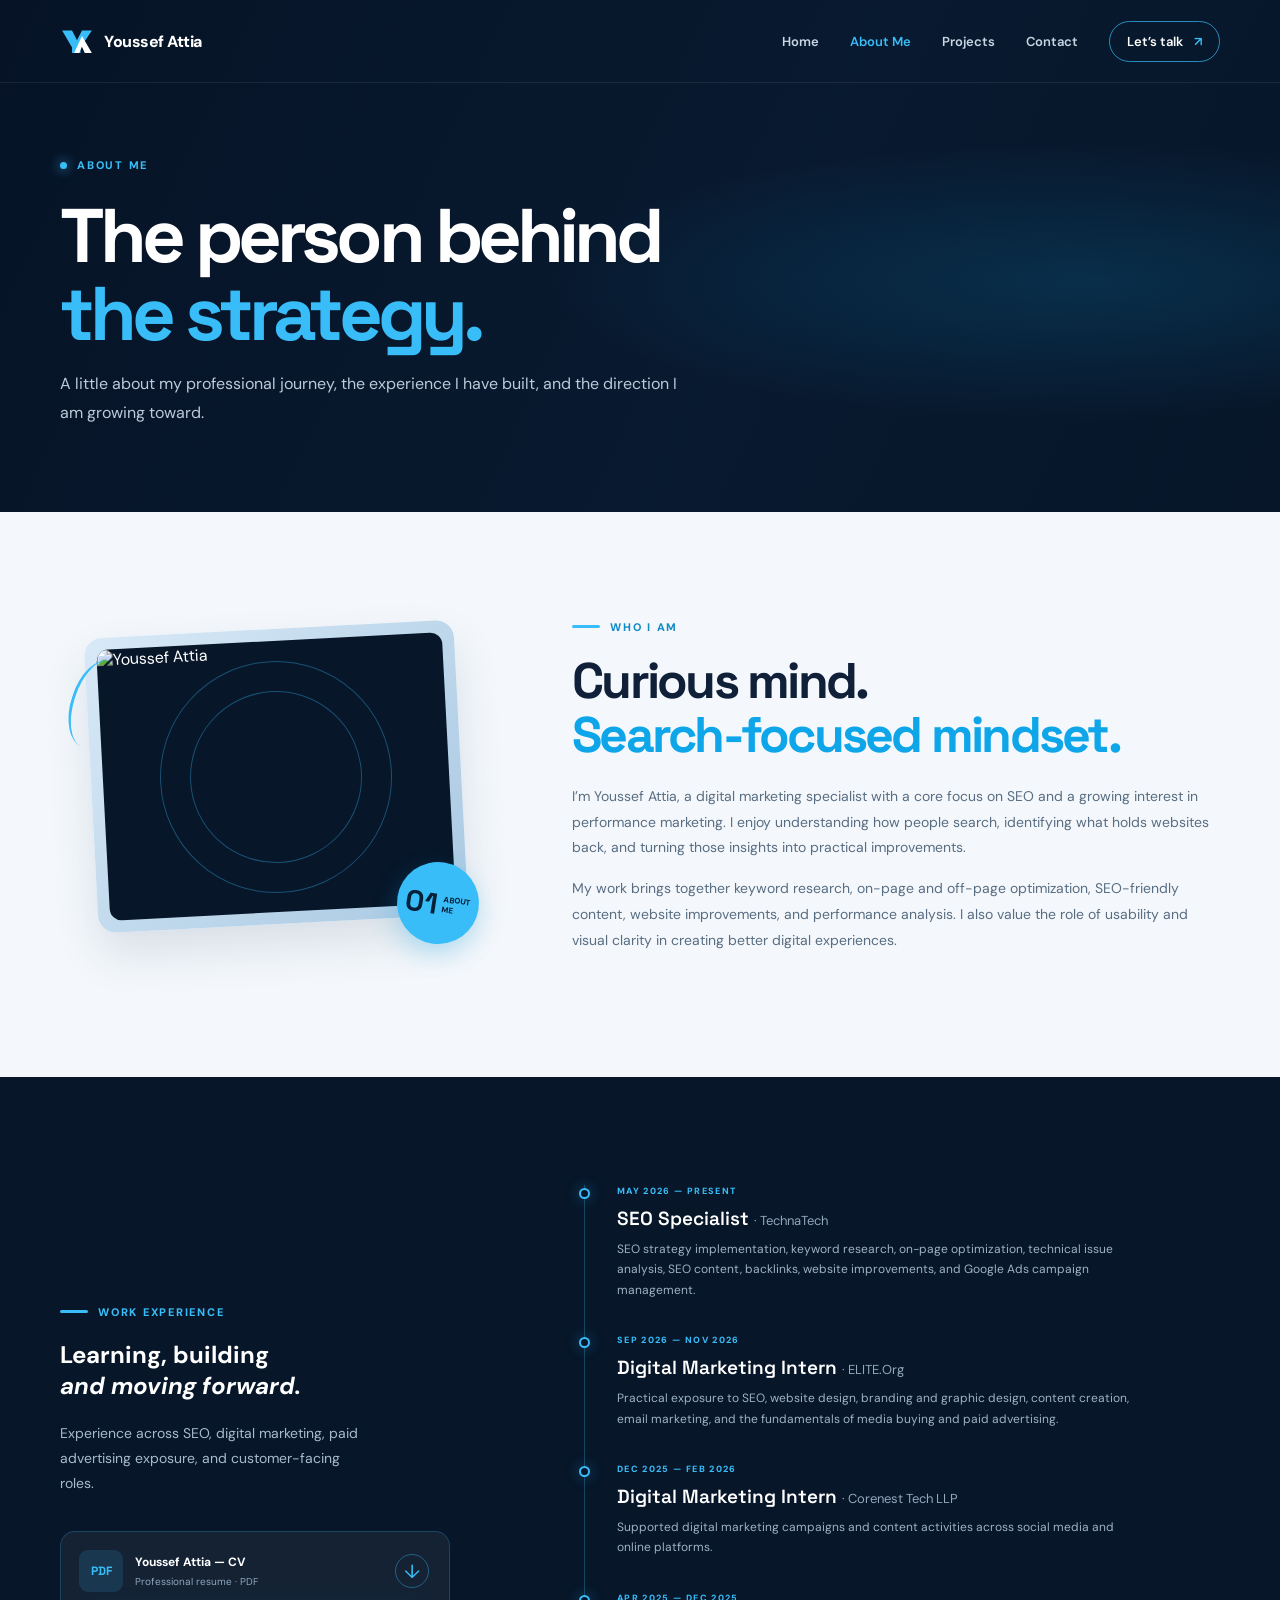
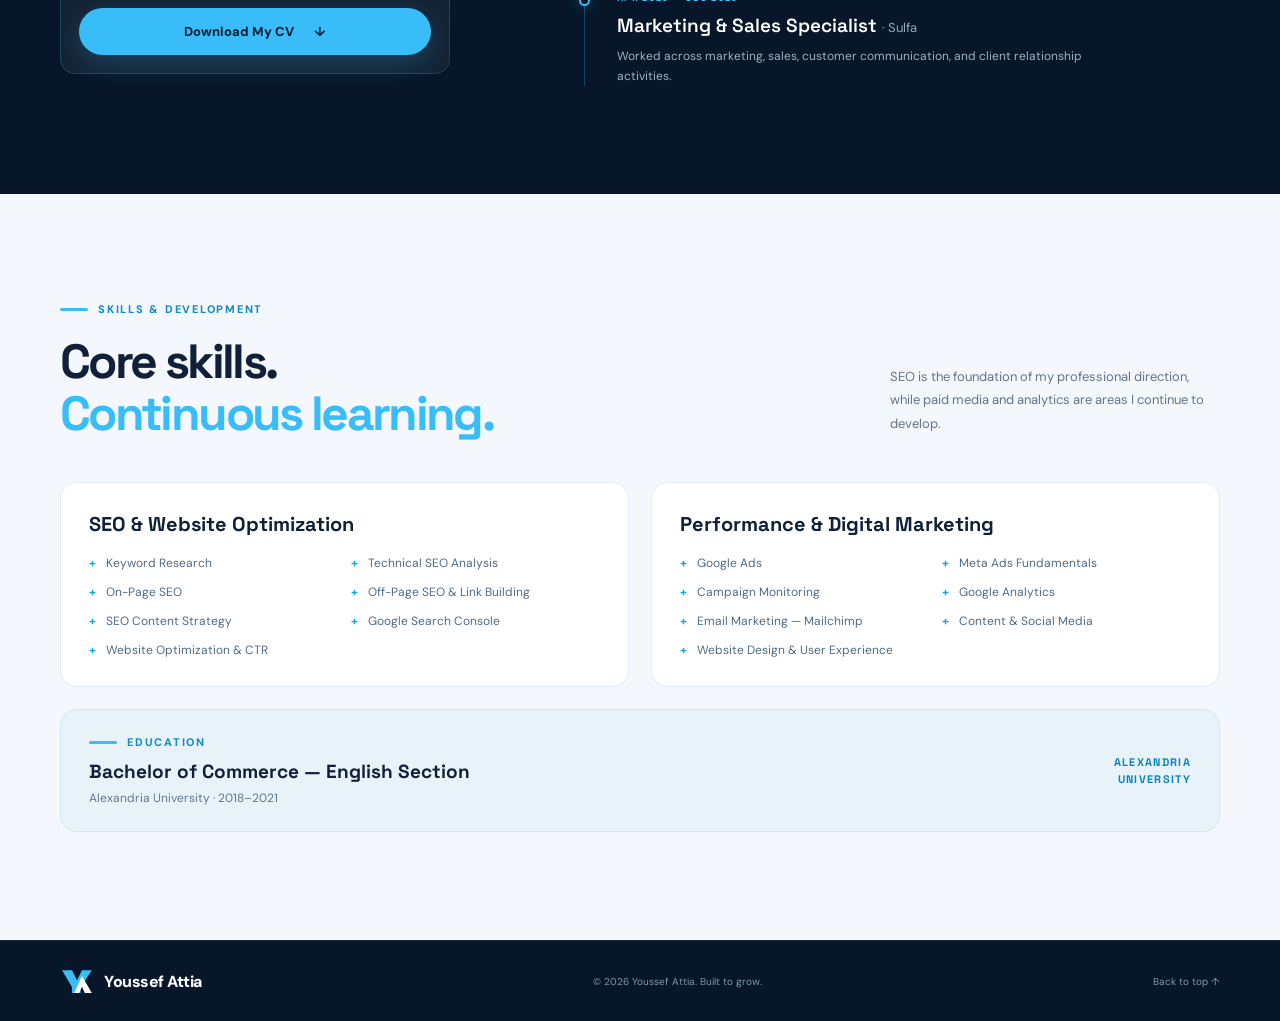
==== commit 6a23de5b: "Update about.html" ====
--- a/about.html
+++ b/about.html
@@ -14,37 +14,28 @@
   <link rel="stylesheet" href="style.css">
 
   <style>
-    .about-photo {
+    .photo-frame .photo-placeholder.about-photo {
+      padding: 0;
       overflow: hidden;
-      padding: 0;
+      display: flex;
+      align-items: center;
+      justify-content: center;
+      background: #071629;
     }
 
-    .about-photo img {
+    .photo-frame .about-photo img {
       display: block;
       width: 100%;
       height: 100%;
-      object-fit: cover;
-      animation: portraitFloat 6s ease-in-out infinite;
-    }
-
-    @keyframes portraitFloat {
-      0%, 100% {
-        transform: scale(1);
-      }
-      50% {
-        transform: scale(1.025);
-      }
-    }
-
-    @media (prefers-reduced-motion: reduce) {
-      .about-photo img {
-        animation: none;
-      }
+      object-fit: contain;
+      object-position: center;
+      animation: none;
     }
   </style>
 </head>
 
 <body>
+
   <div class="scroll-progress" id="scrollProgress"></div>
 
   <header class="site-header" id="top">
@@ -53,14 +44,10 @@
       <a class="brand" href="index.html">
         <span class="brand-mark brand-monogram" aria-label="YA logo">
           <svg viewBox="0 0 48 40" role="img" aria-hidden="true">
-            <path
-              d="M3 5 L17 5 L24 19 L31 5 L45 5 L29 29 L29 37 L17 37 Z"
-              fill="#38BDF8"
-            />
-            <path
-              d="M20 37 L31 13 L45 37 L35 37 L31 28 L27 37 Z"
-              fill="#FFFFFF"
-            />
+            <path d="M3 5 L17 5 L24 19 L31 5 L45 5 L29 29 L29 37 L17 37 L17 29 Z"
+                  fill="#38BDF8"/>
+            <path d="M20 37 L31 13 L45 37 L35 37 L31 28 L27 37 Z"
+                  fill="#FFFFFF"/>
           </svg>
         </span>
         <span>Youssef Attia</span>
@@ -107,10 +94,7 @@
         <div class="about-visual reveal">
           <div class="photo-frame">
             <div class="photo-placeholder about-photo">
-              <img
-                src="assets/youssef-hero.jpg"
-                alt="Youssef Attia"
-              >
+              <img src="assets/youssef-hero.jpg" alt="Youssef Attia">
             </div>
           </div>
 
@@ -295,14 +279,10 @@
       <a class="brand" href="index.html">
         <span class="brand-mark brand-monogram" aria-label="YA logo">
           <svg viewBox="0 0 48 40" role="img" aria-hidden="true">
-            <path
-              d="M3 5 L17 5 L24 19 L31 5 L45 5 L29 29 L29 37 L17 37 Z"
-              fill="#38BDF8"
-            />
-            <path
-              d="M20 37 L31 13 L45 37 L35 37 L31 28 L27 37 Z"
-              fill="#FFFFFF"
-            />
+            <path d="M3 5 L17 5 L24 19 L31 5 L45 5 L29 29 L29 37 L17 37 L17 29 Z"
+                  fill="#38BDF8"/>
+            <path d="M20 37 L31 13 L45 37 L35 37 L31 28 L27 37 Z"
+                  fill="#FFFFFF"/>
           </svg>
         </span>
         <span>Youssef Attia</span>
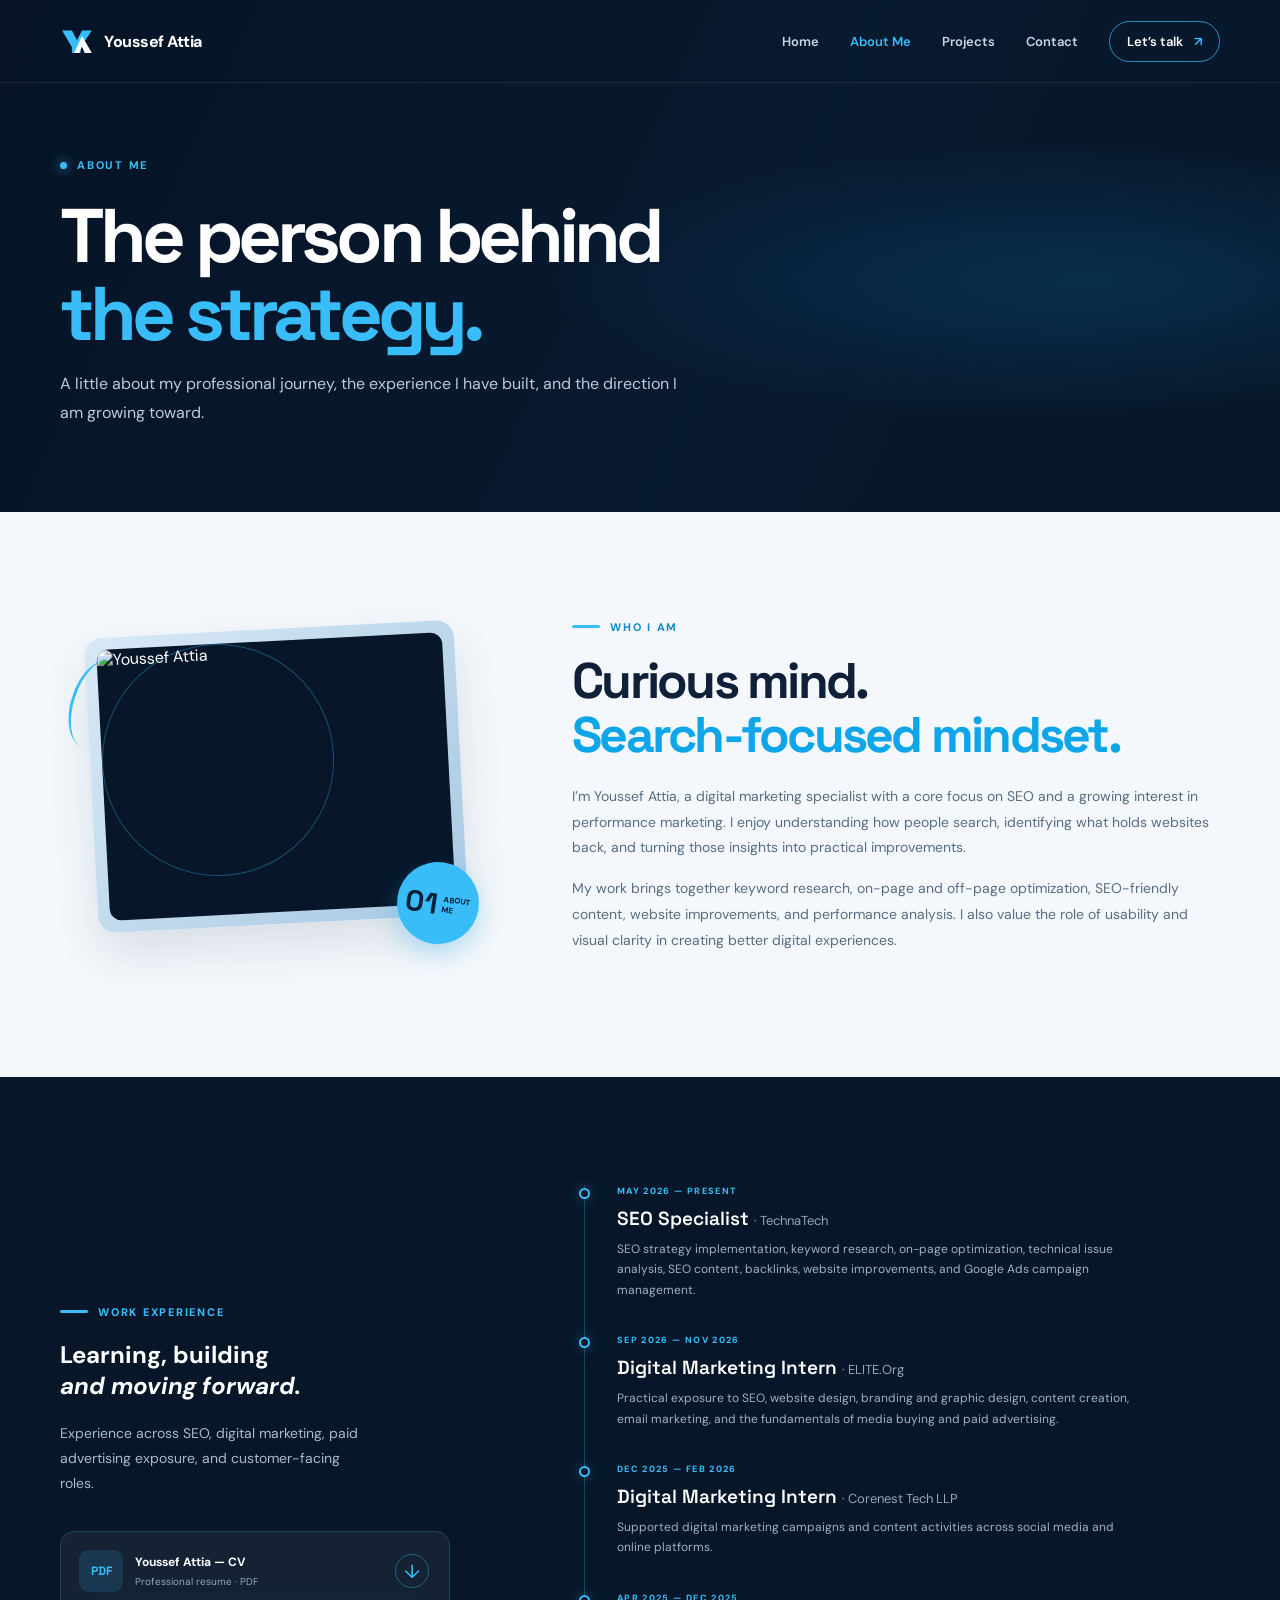
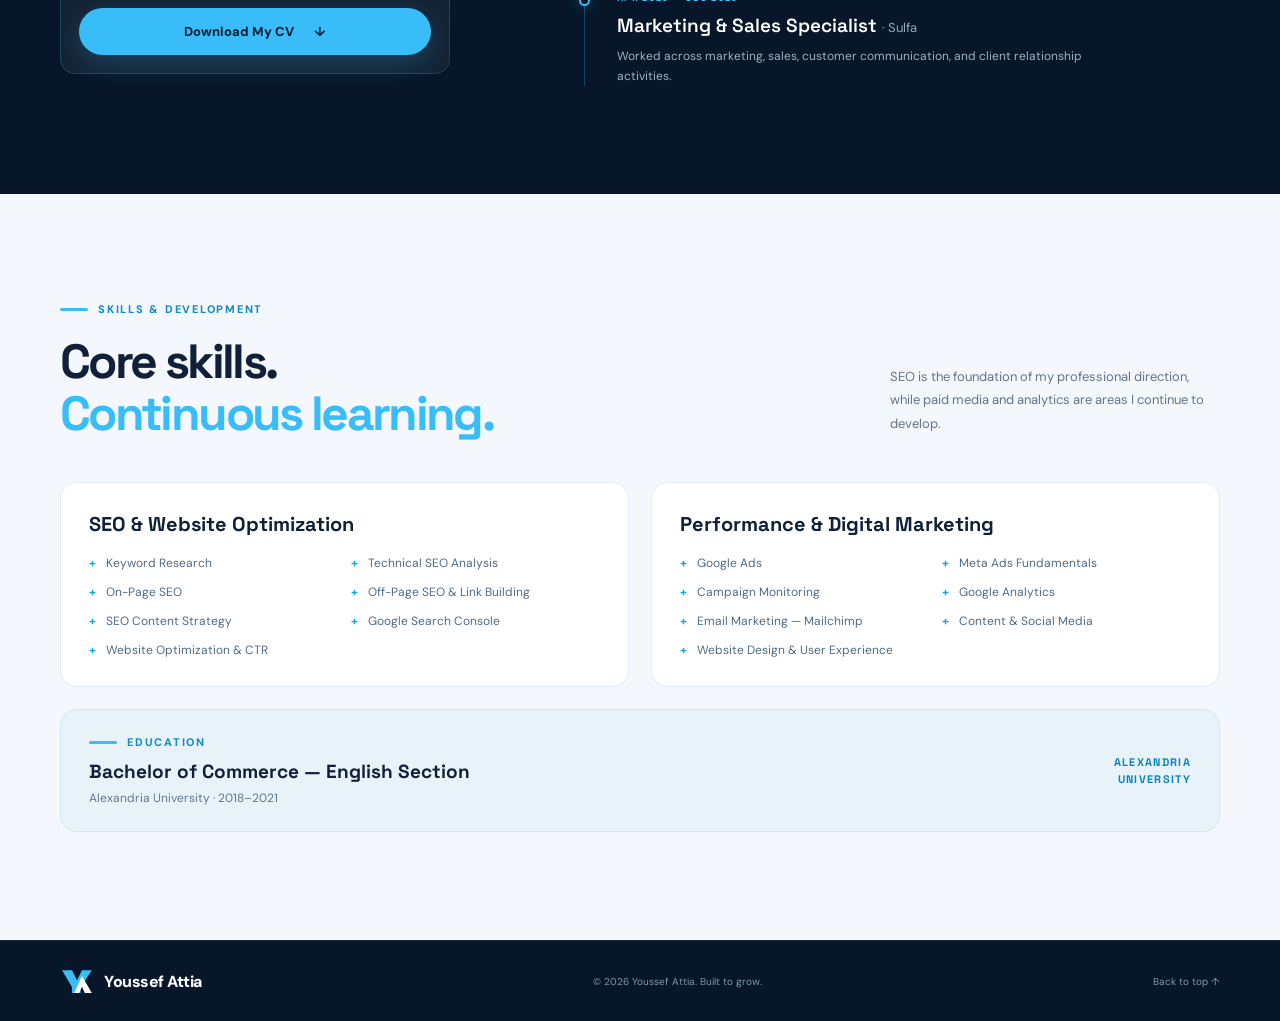
==== commit ef3113e3: "Update about.html" ====
--- a/about.html
+++ b/about.html
@@ -17,9 +17,7 @@
     .photo-frame .photo-placeholder.about-photo {
       padding: 0;
       overflow: hidden;
-      display: flex;
-      align-items: center;
-      justify-content: center;
+      display: block;
       background: #071629;
     }
 
@@ -27,7 +25,7 @@
       display: block;
       width: 100%;
       height: 100%;
-      object-fit: contain;
+      object-fit: cover;
       object-position: center;
       animation: none;
     }
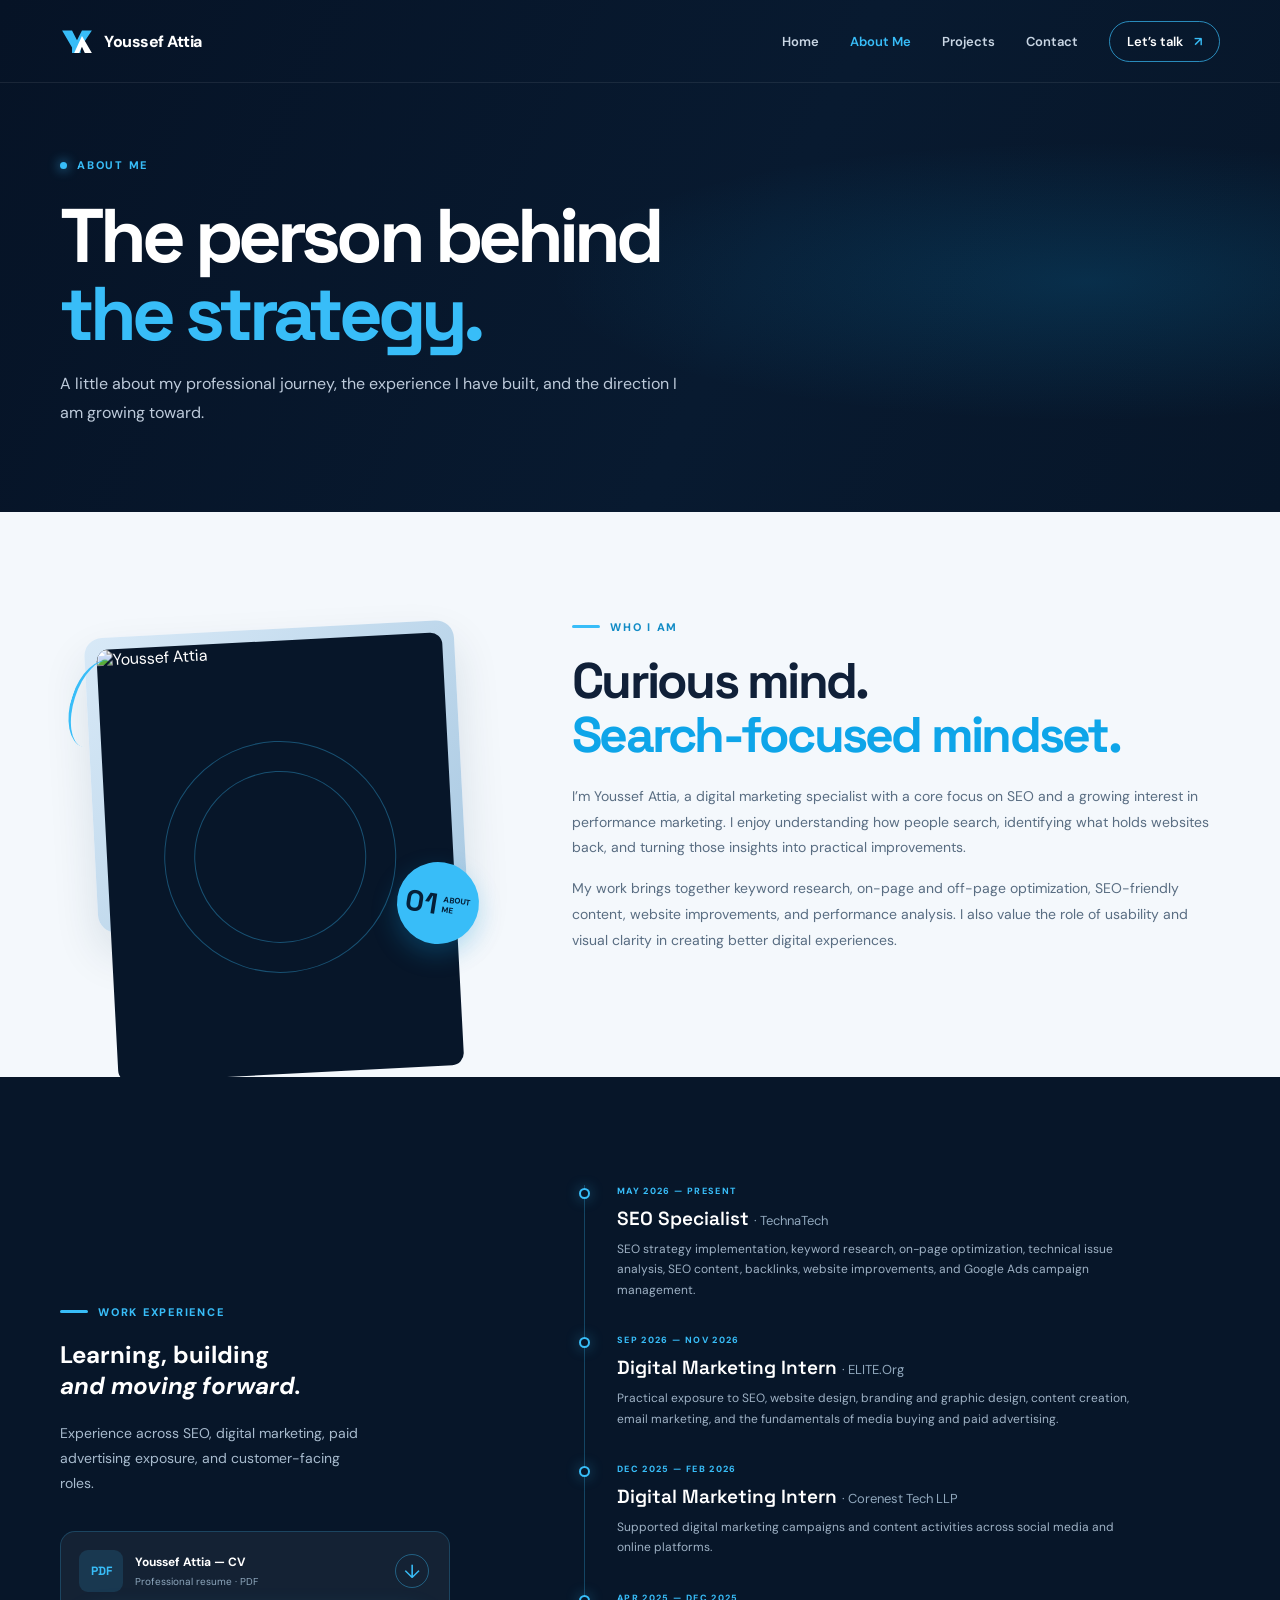
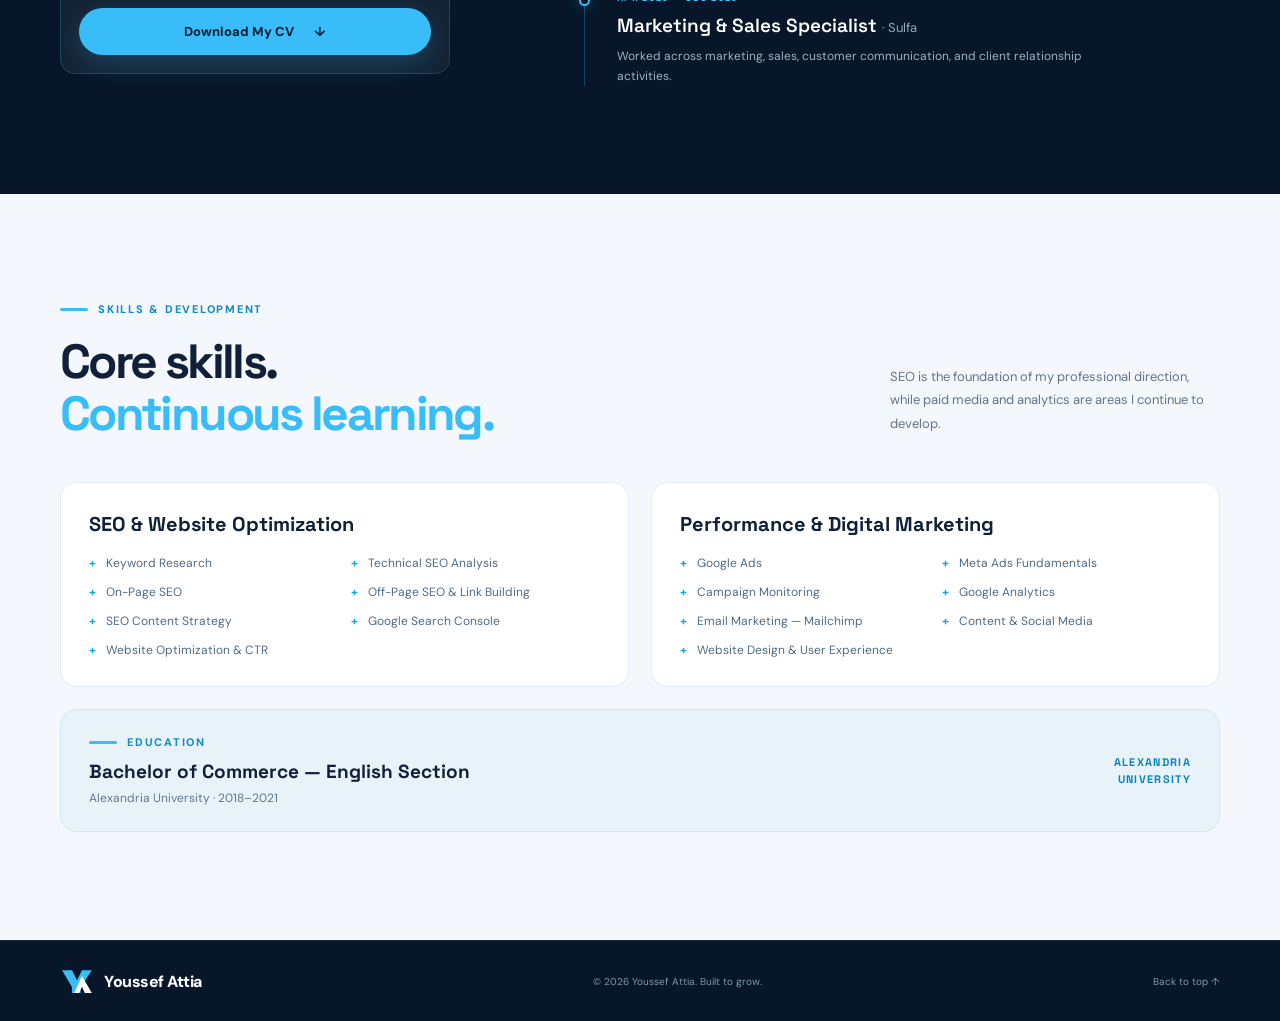
==== commit 73773806: "Update about.html" ====
--- a/about.html
+++ b/about.html
@@ -14,10 +14,20 @@
   <link rel="stylesheet" href="style.css">
 
   <style>
+    .photo-frame {
+      width: 100%;
+    }
+
     .photo-frame .photo-placeholder.about-photo {
+      width: 100%;
+      height: auto;
+      min-height: 0;
+      aspect-ratio: 4 / 5;
       padding: 0;
       overflow: hidden;
-      display: block;
+      display: flex;
+      align-items: center;
+      justify-content: center;
       background: #071629;
     }
 
@@ -25,8 +35,8 @@
       display: block;
       width: 100%;
       height: 100%;
-      object-fit: cover;
-      object-position: center;
+      object-fit: contain;
+      object-position: center top;
       animation: none;
     }
   </style>
@@ -71,6 +81,7 @@
 
     <section class="page-hero dark-section">
       <div class="container page-hero-inner">
+
         <div class="eyebrow reveal">
           <span class="status-dot"></span> ABOUT ME
         </div>
@@ -83,6 +94,7 @@
         <p class="reveal delay-2">
           A little about my professional journey, the experience I have built, and the direction I am growing toward.
         </p>
+
       </div>
     </section>
 
@@ -90,6 +102,7 @@
       <div class="container about-page-grid">
 
         <div class="about-visual reveal">
+
           <div class="photo-frame">
             <div class="photo-placeholder about-photo">
               <img src="assets/youssef-hero.jpg" alt="Youssef Attia">
@@ -102,9 +115,11 @@
           </div>
 
           <div class="blue-scribble"></div>
+
         </div>
 
         <div class="about-copy reveal">
+
           <div class="section-kicker">
             <span></span> WHO I AM
           </div>
@@ -121,6 +136,7 @@
           <p>
             My work brings together keyword research, on-page and off-page optimization, SEO-friendly content, website improvements, and performance analysis. I also value the role of usability and visual clarity in creating better digital experiences.
           </p>
+
         </div>
 
       </div>
@@ -130,6 +146,7 @@
       <div class="container experience-layout">
 
         <div class="experience-heading reveal">
+
           <div class="section-kicker kicker-light">
             <span></span> WORK EXPERIENCE
           </div>
@@ -144,6 +161,7 @@
           </p>
 
           <div class="resume-card">
+
             <div class="resume-file-icon">PDF</div>
 
             <div class="resume-file-copy">
@@ -156,6 +174,7 @@
             <a class="button button-primary resume-button" href="assets/Youssef-Attia-CV.pdf" download>
               Download My CV <span>↓</span>
             </a>
+
           </div>
         </div>
 
@@ -205,6 +224,7 @@
       <div class="container">
 
         <div class="section-heading reveal">
+
           <div>
             <div class="section-kicker">
               <span></span> SKILLS & DEVELOPMENT
@@ -219,6 +239,7 @@
           <p>
             SEO is the foundation of my professional direction, while paid media and analytics are areas I continue to develop.
           </p>
+
         </div>
 
         <div class="skills-columns">
@@ -252,6 +273,7 @@
         </div>
 
         <div class="education-strip reveal">
+
           <div>
             <div class="section-kicker">
               <span></span> EDUCATION
@@ -264,6 +286,7 @@
           <div class="education-mark">
             ALEXANDRIA<br>UNIVERSITY
           </div>
+
         </div>
 
       </div>
@@ -286,7 +309,9 @@
         <span>Youssef Attia</span>
       </a>
 
-      <span>© <span id="year"></span> Youssef Attia. Built to grow.</span>
+      <span>
+        © <span id="year"></span> Youssef Attia. Built to grow.
+      </span>
 
       <a href="#top" class="back-top">Back to top ↑</a>
 
@@ -294,5 +319,6 @@
   </footer>
 
   <script src="script.js"></script>
+
 </body>
 </html>
